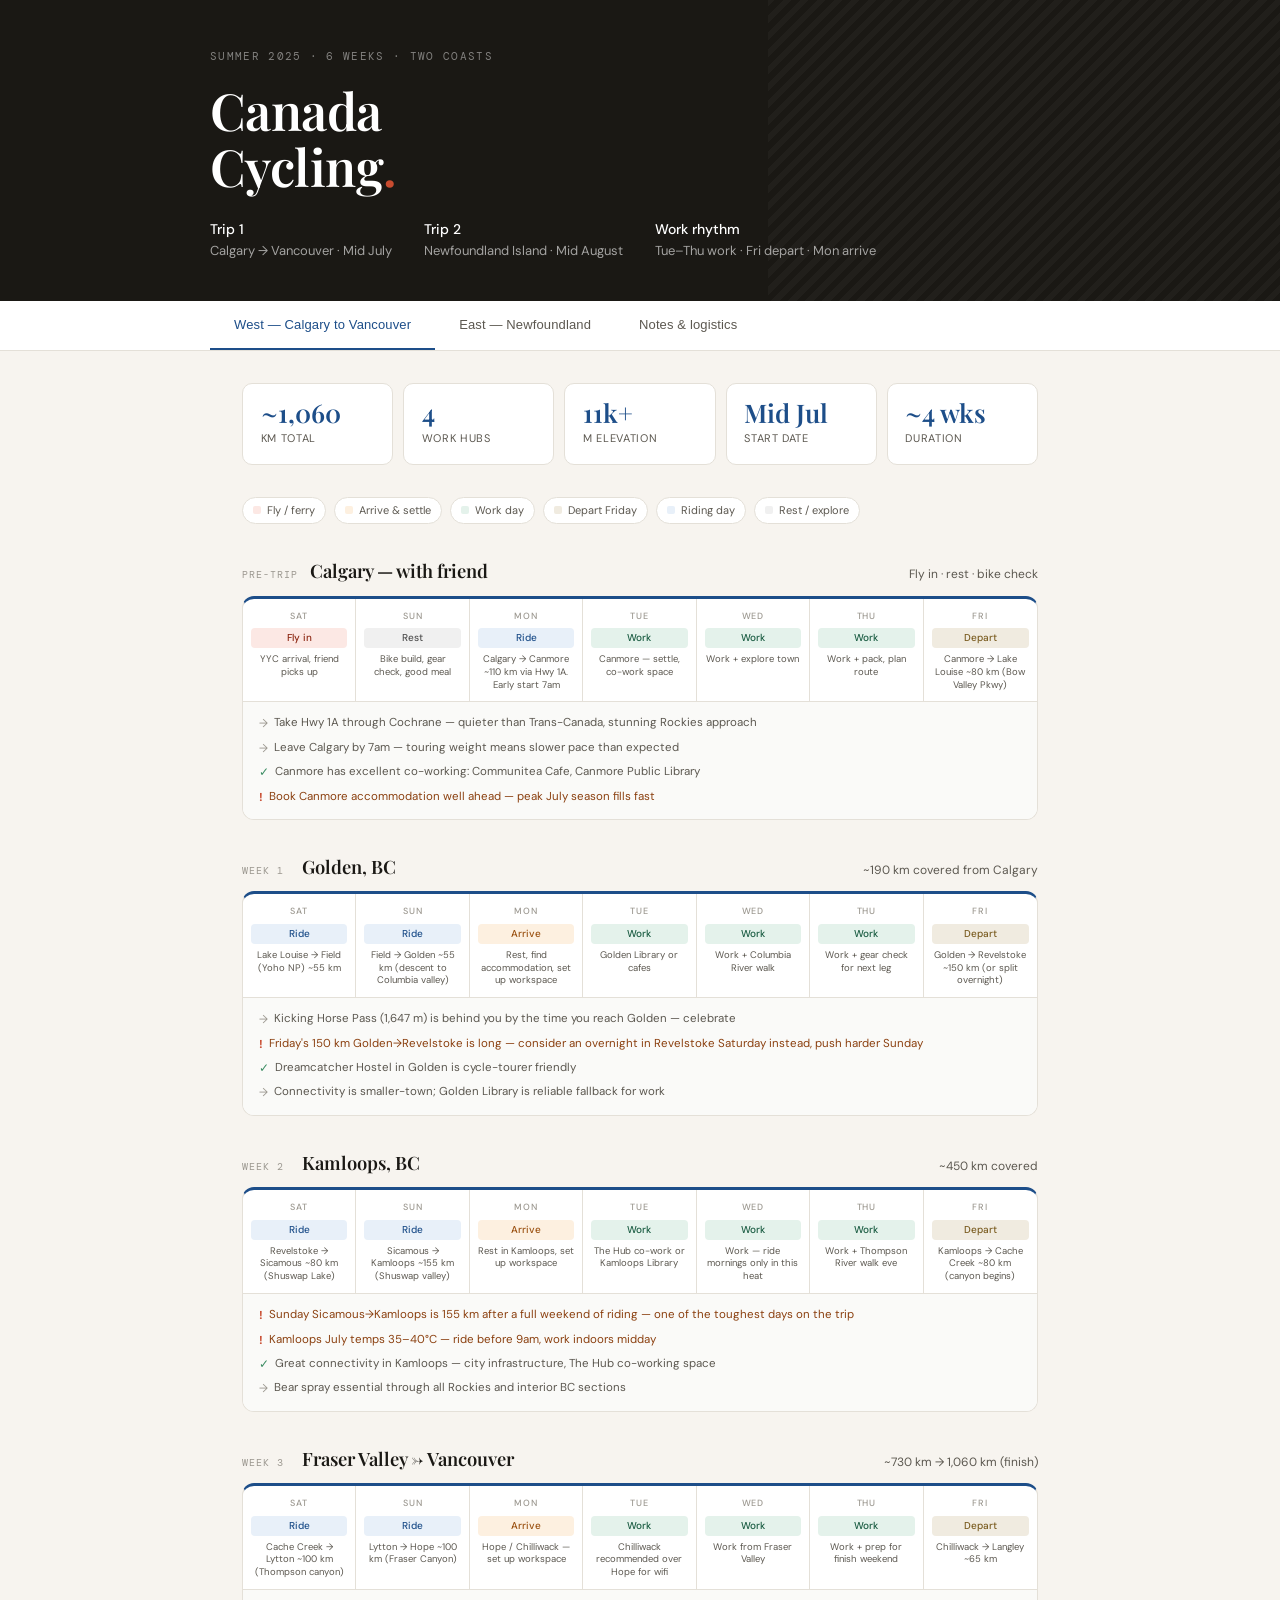
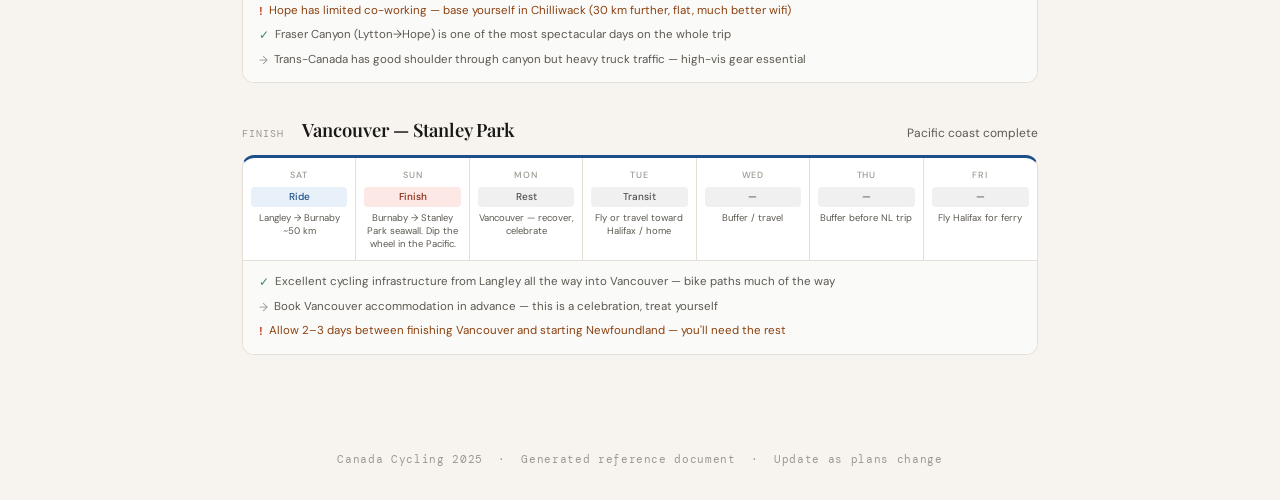
==== canada-cycling-2026.html @ 8fd214b2 "Add files via upload" ====
<!DOCTYPE html>
<html lang="en">
<head>
<meta charset="UTF-8">
<meta name="viewport" content="width=device-width, initial-scale=1.0">
<title>Canada Cycling — Summer 2025</title>
<link rel="preconnect" href="https://fonts.googleapis.com">
<link href="https://fonts.googleapis.com/css2?family=Playfair+Display:wght@400;600&family=DM+Sans:wght@300;400;500&family=DM+Mono:wght@400&display=swap" rel="stylesheet">
<style>
:root {
  --bg: #f7f4ef;
  --card: #ffffff;
  --ink: #1a1814;
  --ink2: #5c5850;
  --ink3: #9c9890;
  --rule: #e4e0d8;
  --west: #1d4e89;
  --west-l: #e8f0f9;
  --west-m: #4a7fb5;
  --east: #1a5c42;
  --east-l: #e4f2eb;
  --east-m: #3a8c62;
  --ride: #e8f0f9;
  --ride-t: #1d4e89;
  --work: #e4f2eb;
  --work-t: #1a5c42;
  --depart: #f0ebe0;
  --depart-t: #7a5c20;
  --arrive: #fdf0e0;
  --arrive-t: #9a5010;
  --rest: #f0f0f0;
  --rest-t: #505050;
  --accent: #c84b2f;
}
*, *::before, *::after { box-sizing: border-box; margin: 0; padding: 0; }

body {
  font-family: 'DM Sans', sans-serif;
  background: var(--bg);
  color: var(--ink);
  min-height: 100vh;
  font-size: 15px;
  line-height: 1.6;
}

header {
  background: var(--ink);
  color: #fff;
  padding: 3rem 2rem 2.5rem;
  position: relative;
  overflow: hidden;
}
header::before {
  content: '';
  position: absolute;
  top: 0; right: 0; bottom: 0;
  width: 40%;
  background: repeating-linear-gradient(
    -45deg,
    transparent,
    transparent 6px,
    rgba(255,255,255,0.03) 6px,
    rgba(255,255,255,0.03) 12px
  );
}
.header-inner { max-width: 860px; margin: 0 auto; position: relative; }
.header-eyebrow {
  font-family: 'DM Mono', monospace;
  font-size: 11px;
  letter-spacing: .12em;
  text-transform: uppercase;
  color: rgba(255,255,255,.45);
  margin-bottom: 1rem;
}
header h1 {
  font-family: 'Playfair Display', serif;
  font-size: clamp(2rem, 5vw, 3.2rem);
  font-weight: 600;
  line-height: 1.1;
  margin-bottom: 1rem;
  letter-spacing: -.01em;
}
header h1 span { color: var(--accent); }
.header-meta {
  display: flex;
  gap: 2rem;
  flex-wrap: wrap;
  margin-top: 1.5rem;
}
.meta-item { font-size: 13px; color: rgba(255,255,255,.6); }
.meta-item strong { color: #fff; font-weight: 500; display: block; font-size: 14px; }

nav {
  background: var(--card);
  border-bottom: 1px solid var(--rule);
  position: sticky;
  top: 0;
  z-index: 100;
}
.nav-inner {
  max-width: 860px;
  margin: 0 auto;
  display: flex;
  gap: 0;
}
.nav-tab {
  padding: 1rem 1.5rem;
  font-size: 13px;
  font-weight: 500;
  color: var(--ink2);
  cursor: pointer;
  border: none;
  background: none;
  border-bottom: 2.5px solid transparent;
  transition: color .2s, border-color .2s;
  letter-spacing: .01em;
}
.nav-tab:hover { color: var(--ink); }
.nav-tab.active-west { color: var(--west); border-bottom-color: var(--west); }
.nav-tab.active-east { color: var(--east); border-bottom-color: var(--east); }

main { max-width: 860px; margin: 0 auto; padding: 2rem; }

.panel { display: none; }
.panel.active { display: block; }

.trip-summary {
  display: grid;
  grid-template-columns: repeat(auto-fit, minmax(130px, 1fr));
  gap: 10px;
  margin-bottom: 2rem;
}
.stat-card {
  background: var(--card);
  border: 1px solid var(--rule);
  border-radius: 10px;
  padding: 1rem 1.1rem;
}
.stat-val {
  font-family: 'Playfair Display', serif;
  font-size: 1.6rem;
  font-weight: 600;
  line-height: 1;
  margin-bottom: 4px;
}
.stat-lbl { font-size: 11px; color: var(--ink2); text-transform: uppercase; letter-spacing: .06em; }
.west-val { color: var(--west); }
.east-val { color: var(--east); }

.legend {
  display: flex;
  flex-wrap: wrap;
  gap: 8px;
  margin-bottom: 2rem;
}
.leg-pill {
  display: flex;
  align-items: center;
  gap: 6px;
  font-size: 11px;
  color: var(--ink2);
  background: var(--card);
  border: 1px solid var(--rule);
  border-radius: 20px;
  padding: 4px 10px;
}
.leg-dot { width: 8px; height: 8px; border-radius: 2px; }

.week-block { margin-bottom: 2rem; }
.week-header {
  display: flex;
  align-items: baseline;
  gap: 12px;
  margin-bottom: 10px;
}
.week-num {
  font-family: 'DM Mono', monospace;
  font-size: 10px;
  letter-spacing: .1em;
  text-transform: uppercase;
  color: var(--ink3);
  min-width: 48px;
}
.week-title {
  font-family: 'Playfair Display', serif;
  font-size: 1.15rem;
  font-weight: 600;
  color: var(--ink);
}
.week-sub { font-size: 12px; color: var(--ink2); margin-left: auto; text-align: right; }

.week-card {
  background: var(--card);
  border: 1px solid var(--rule);
  border-radius: 12px;
  overflow: hidden;
}
.west .week-card { border-top: 3px solid var(--west); }
.east .week-card { border-top: 3px solid var(--east); }

.days-grid {
  display: grid;
  grid-template-columns: repeat(7, 1fr);
  border-bottom: 1px solid var(--rule);
}
.day-col {
  padding: 10px 8px;
  border-right: 1px solid var(--rule);
  text-align: center;
}
.day-col:last-child { border-right: none; }
.day-name {
  font-size: 9px;
  font-weight: 500;
  text-transform: uppercase;
  letter-spacing: .1em;
  color: var(--ink3);
  margin-bottom: 5px;
}
.day-pill {
  font-size: 10px;
  font-weight: 500;
  padding: 4px 4px;
  border-radius: 4px;
  margin-bottom: 5px;
  line-height: 1.2;
}
.day-note { font-size: 9.5px; color: var(--ink2); line-height: 1.35; }

.d-fly    { background: #fce8e4; color: #8b2510; }
.d-ride   { background: var(--ride); color: var(--ride-t); }
.d-work   { background: var(--work); color: var(--work-t); }
.d-depart { background: var(--depart); color: var(--depart-t); }
.d-arrive { background: var(--arrive); color: var(--arrive-t); }
.d-rest   { background: var(--rest); color: var(--rest-t); }
.d-finish { background: #fce8e4; color: #8b2510; }
.d-celebrate { background: #f5f0ff; color: #4a2d8c; }

.week-info {
  padding: 12px 16px;
  background: #fafaf8;
  display: flex;
  flex-direction: column;
  gap: 5px;
}
.info-row {
  font-size: 11.5px;
  color: var(--ink2);
  display: flex;
  align-items: flex-start;
  gap: 6px;
}
.info-row::before { content: '→'; color: var(--ink3); flex-shrink: 0; margin-top: 1px; }
.info-row.warn { color: #8b4010; }
.info-row.warn::before { content: '!'; font-weight: 700; color: var(--accent); }
.info-row.good::before { content: '✓'; color: var(--east-m); }

.divider {
  border: none;
  border-top: 1px solid var(--rule);
  margin: 2.5rem 0;
}

.notes-section { margin-top: 2rem; }
.notes-title {
  font-family: 'Playfair Display', serif;
  font-size: 1.1rem;
  margin-bottom: 1rem;
  color: var(--ink);
}
.notes-grid { display: grid; grid-template-columns: 1fr 1fr; gap: 12px; }
.note-card {
  background: var(--card);
  border: 1px solid var(--rule);
  border-radius: 10px;
  padding: 1rem 1.1rem;
}
.note-card h4 {
  font-size: 11px;
  font-weight: 500;
  text-transform: uppercase;
  letter-spacing: .08em;
  color: var(--ink3);
  margin-bottom: 8px;
}
.note-card ul { padding-left: 1rem; }
.note-card li { font-size: 12.5px; color: var(--ink2); margin-bottom: 4px; line-height: 1.4; }

footer {
  text-align: center;
  padding: 2rem;
  font-size: 11px;
  color: var(--ink3);
  font-family: 'DM Mono', monospace;
  letter-spacing: .06em;
}

@media (max-width: 600px) {
  main { padding: 1rem; }
  header { padding: 2rem 1rem 1.5rem; }
  .notes-grid { grid-template-columns: 1fr; }
  .week-sub { display: none; }
  .day-note { display: none; }
  .nav-tab { padding: .75rem .9rem; font-size: 12px; }
}
</style>
</head>
<body>

<header>
  <div class="header-inner">
    <div class="header-eyebrow">Summer 2025 · 6 weeks · Two coasts</div>
    <h1>Canada<br>Cycling<span>.</span></h1>
    <div class="header-meta">
      <div class="meta-item"><strong>Trip 1</strong>Calgary → Vancouver · Mid July</div>
      <div class="meta-item"><strong>Trip 2</strong>Newfoundland Island · Mid August</div>
      <div class="meta-item"><strong>Work rhythm</strong>Tue–Thu work · Fri depart · Mon arrive</div>
    </div>
  </div>
</header>

<nav>
  <div class="nav-inner">
    <button class="nav-tab active-west" onclick="showPanel('west',this,'active-west')">West — Calgary to Vancouver</button>
    <button class="nav-tab" onclick="showPanel('east',this,'active-east')">East — Newfoundland</button>
    <button class="nav-tab" onclick="showPanel('notes',this,'active-east')">Notes &amp; logistics</button>
  </div>
</nav>

<main>

<!-- ═══════════════════════════════ WEST ═══════════════════════════════ -->
<div id="west" class="panel west active">

  <div class="trip-summary">
    <div class="stat-card"><div class="stat-val west-val">~1,060</div><div class="stat-lbl">km total</div></div>
    <div class="stat-card"><div class="stat-val west-val">4</div><div class="stat-lbl">work hubs</div></div>
    <div class="stat-card"><div class="stat-val west-val">11k+</div><div class="stat-lbl">m elevation</div></div>
    <div class="stat-card"><div class="stat-val west-val">Mid Jul</div><div class="stat-lbl">start date</div></div>
    <div class="stat-card"><div class="stat-val west-val">~4 wks</div><div class="stat-lbl">duration</div></div>
  </div>

  <div class="legend">
    <div class="leg-pill"><div class="leg-dot" style="background:#fce8e4"></div>Fly / ferry</div>
    <div class="leg-pill"><div class="leg-dot" style="background:var(--arrive)"></div>Arrive &amp; settle</div>
    <div class="leg-pill"><div class="leg-dot" style="background:var(--work)"></div>Work day</div>
    <div class="leg-pill"><div class="leg-dot" style="background:var(--depart)"></div>Depart Friday</div>
    <div class="leg-pill"><div class="leg-dot" style="background:var(--ride)"></div>Riding day</div>
    <div class="leg-pill"><div class="leg-dot" style="background:var(--rest)"></div>Rest / explore</div>
  </div>

  <!-- PRE-WEEK: CALGARY -->
  <div class="week-block">
    <div class="week-header">
      <div class="week-num">Pre-trip</div>
      <div class="week-title">Calgary — with friend</div>
      <div class="week-sub">Fly in · rest · bike check</div>
    </div>
    <div class="week-card">
      <div class="days-grid">
        <div class="day-col"><div class="day-name">Sat</div><div class="day-pill d-fly">Fly in</div><div class="day-note">YYC arrival, friend picks up</div></div>
        <div class="day-col"><div class="day-name">Sun</div><div class="day-pill d-rest">Rest</div><div class="day-note">Bike build, gear check, good meal</div></div>
        <div class="day-col"><div class="day-name">Mon</div><div class="day-pill d-ride">Ride</div><div class="day-note">Calgary → Canmore ~110 km via Hwy 1A. Early start 7am</div></div>
        <div class="day-col"><div class="day-name">Tue</div><div class="day-pill d-work">Work</div><div class="day-note">Canmore — settle, co-work space</div></div>
        <div class="day-col"><div class="day-name">Wed</div><div class="day-pill d-work">Work</div><div class="day-note">Work + explore town</div></div>
        <div class="day-col"><div class="day-name">Thu</div><div class="day-pill d-work">Work</div><div class="day-note">Work + pack, plan route</div></div>
        <div class="day-col"><div class="day-name">Fri</div><div class="day-pill d-depart">Depart</div><div class="day-note">Canmore → Lake Louise ~80 km (Bow Valley Pkwy)</div></div>
      </div>
      <div class="week-info">
        <div class="info-row">Take Hwy 1A through Cochrane — quieter than Trans-Canada, stunning Rockies approach</div>
        <div class="info-row">Leave Calgary by 7am — touring weight means slower pace than expected</div>
        <div class="info-row good">Canmore has excellent co-working: Communitea Cafe, Canmore Public Library</div>
        <div class="info-row warn">Book Canmore accommodation well ahead — peak July season fills fast</div>
      </div>
    </div>
  </div>

  <!-- WEEK 1: GOLDEN -->
  <div class="week-block">
    <div class="week-header">
      <div class="week-num">Week 1</div>
      <div class="week-title">Golden, BC</div>
      <div class="week-sub">~190 km covered from Calgary</div>
    </div>
    <div class="week-card">
      <div class="days-grid">
        <div class="day-col"><div class="day-name">Sat</div><div class="day-pill d-ride">Ride</div><div class="day-note">Lake Louise → Field (Yoho NP) ~55 km</div></div>
        <div class="day-col"><div class="day-name">Sun</div><div class="day-pill d-ride">Ride</div><div class="day-note">Field → Golden ~55 km (descent to Columbia valley)</div></div>
        <div class="day-col"><div class="day-name">Mon</div><div class="day-pill d-arrive">Arrive</div><div class="day-note">Rest, find accommodation, set up workspace</div></div>
        <div class="day-col"><div class="day-name">Tue</div><div class="day-pill d-work">Work</div><div class="day-note">Golden Library or cafes</div></div>
        <div class="day-col"><div class="day-name">Wed</div><div class="day-pill d-work">Work</div><div class="day-note">Work + Columbia River walk</div></div>
        <div class="day-col"><div class="day-name">Thu</div><div class="day-pill d-work">Work</div><div class="day-note">Work + gear check for next leg</div></div>
        <div class="day-col"><div class="day-name">Fri</div><div class="day-pill d-depart">Depart</div><div class="day-note">Golden → Revelstoke ~150 km (or split overnight)</div></div>
      </div>
      <div class="week-info">
        <div class="info-row">Kicking Horse Pass (1,647 m) is behind you by the time you reach Golden — celebrate</div>
        <div class="info-row warn">Friday's 150 km Golden→Revelstoke is long — consider an overnight in Revelstoke Saturday instead, push harder Sunday</div>
        <div class="info-row good">Dreamcatcher Hostel in Golden is cycle-tourer friendly</div>
        <div class="info-row">Connectivity is smaller-town; Golden Library is reliable fallback for work</div>
      </div>
    </div>
  </div>

  <!-- WEEK 2: KAMLOOPS -->
  <div class="week-block">
    <div class="week-header">
      <div class="week-num">Week 2</div>
      <div class="week-title">Kamloops, BC</div>
      <div class="week-sub">~450 km covered</div>
    </div>
    <div class="week-card">
      <div class="days-grid">
        <div class="day-col"><div class="day-name">Sat</div><div class="day-pill d-ride">Ride</div><div class="day-note">Revelstoke → Sicamous ~80 km (Shuswap Lake)</div></div>
        <div class="day-col"><div class="day-name">Sun</div><div class="day-pill d-ride">Ride</div><div class="day-note">Sicamous → Kamloops ~155 km (Shuswap valley)</div></div>
        <div class="day-col"><div class="day-name">Mon</div><div class="day-pill d-arrive">Arrive</div><div class="day-note">Rest in Kamloops, set up workspace</div></div>
        <div class="day-col"><div class="day-name">Tue</div><div class="day-pill d-work">Work</div><div class="day-note">The Hub co-work or Kamloops Library</div></div>
        <div class="day-col"><div class="day-name">Wed</div><div class="day-pill d-work">Work</div><div class="day-note">Work — ride mornings only in this heat</div></div>
        <div class="day-col"><div class="day-name">Thu</div><div class="day-pill d-work">Work</div><div class="day-note">Work + Thompson River walk eve</div></div>
        <div class="day-col"><div class="day-name">Fri</div><div class="day-pill d-depart">Depart</div><div class="day-note">Kamloops → Cache Creek ~80 km (canyon begins)</div></div>
      </div>
      <div class="week-info">
        <div class="info-row warn">Sunday Sicamous→Kamloops is 155 km after a full weekend of riding — one of the toughest days on the trip</div>
        <div class="info-row warn">Kamloops July temps 35–40°C — ride before 9am, work indoors midday</div>
        <div class="info-row good">Great connectivity in Kamloops — city infrastructure, The Hub co-working space</div>
        <div class="info-row">Bear spray essential through all Rockies and interior BC sections</div>
      </div>
    </div>
  </div>

  <!-- WEEK 3: FRASER VALLEY / FINISH -->
  <div class="week-block">
    <div class="week-header">
      <div class="week-num">Week 3</div>
      <div class="week-title">Fraser Valley → Vancouver</div>
      <div class="week-sub">~730 km → 1,060 km (finish)</div>
    </div>
    <div class="week-card">
      <div class="days-grid">
        <div class="day-col"><div class="day-name">Sat</div><div class="day-pill d-ride">Ride</div><div class="day-note">Cache Creek → Lytton ~100 km (Thompson canyon)</div></div>
        <div class="day-col"><div class="day-name">Sun</div><div class="day-pill d-ride">Ride</div><div class="day-note">Lytton → Hope ~100 km (Fraser Canyon)</div></div>
        <div class="day-col"><div class="day-name">Mon</div><div class="day-pill d-arrive">Arrive</div><div class="day-note">Hope / Chilliwack — set up workspace</div></div>
        <div class="day-col"><div class="day-name">Tue</div><div class="day-pill d-work">Work</div><div class="day-note">Chilliwack recommended over Hope for wifi</div></div>
        <div class="day-col"><div class="day-name">Wed</div><div class="day-pill d-work">Work</div><div class="day-note">Work from Fraser Valley</div></div>
        <div class="day-col"><div class="day-name">Thu</div><div class="day-pill d-work">Work</div><div class="day-note">Work + prep for finish weekend</div></div>
        <div class="day-col"><div class="day-name">Fri</div><div class="day-pill d-depart">Depart</div><div class="day-note">Chilliwack → Langley ~65 km</div></div>
      </div>
      <div class="week-info">
        <div class="info-row warn">Hope has limited co-working — base yourself in Chilliwack (30 km further, flat, much better wifi)</div>
        <div class="info-row good">Fraser Canyon (Lytton→Hope) is one of the most spectacular days on the whole trip</div>
        <div class="info-row">Trans-Canada has good shoulder through canyon but heavy truck traffic — high-vis gear essential</div>
      </div>
    </div>
  </div>

  <!-- FINISH WEEKEND -->
  <div class="week-block">
    <div class="week-header">
      <div class="week-num">Finish</div>
      <div class="week-title">Vancouver — Stanley Park</div>
      <div class="week-sub">Pacific coast complete</div>
    </div>
    <div class="week-card">
      <div class="days-grid">
        <div class="day-col"><div class="day-name">Sat</div><div class="day-pill d-ride">Ride</div><div class="day-note">Langley → Burnaby ~50 km</div></div>
        <div class="day-col"><div class="day-name">Sun</div><div class="day-pill d-finish">Finish</div><div class="day-note">Burnaby → Stanley Park seawall. Dip the wheel in the Pacific.</div></div>
        <div class="day-col"><div class="day-name">Mon</div><div class="day-pill d-rest">Rest</div><div class="day-note">Vancouver — recover, celebrate</div></div>
        <div class="day-col"><div class="day-name">Tue</div><div class="day-pill d-rest">Transit</div><div class="day-note">Fly or travel toward Halifax / home</div></div>
        <div class="day-col"><div class="day-name">Wed</div><div class="day-pill d-rest">—</div><div class="day-note">Buffer / travel</div></div>
        <div class="day-col"><div class="day-name">Thu</div><div class="day-pill d-rest">—</div><div class="day-note">Buffer before NL trip</div></div>
        <div class="day-col"><div class="day-name">Fri</div><div class="day-pill d-rest">—</div><div class="day-note">Fly Halifax for ferry</div></div>
      </div>
      <div class="week-info">
        <div class="info-row good">Excellent cycling infrastructure from Langley all the way into Vancouver — bike paths much of the way</div>
        <div class="info-row">Book Vancouver accommodation in advance — this is a celebration, treat yourself</div>
        <div class="info-row warn">Allow 2–3 days between finishing Vancouver and starting Newfoundland — you'll need the rest</div>
      </div>
    </div>
  </div>

</div>


<!-- ═══════════════════════════════ EAST ═══════════════════════════════ -->
<div id="east" class="panel east">

  <div class="trip-summary">
    <div class="stat-card"><div class="stat-val east-val">~1,095</div><div class="stat-lbl">km total</div></div>
    <div class="stat-card"><div class="stat-val east-val">3</div><div class="stat-lbl">work hubs</div></div>
    <div class="stat-card"><div class="stat-val east-val">East → West</div><div class="stat-lbl">direction</div></div>
    <div class="stat-card"><div class="stat-val east-val">Mid Aug</div><div class="stat-lbl">start date</div></div>
    <div class="stat-card"><div class="stat-val east-val">~3 wks</div><div class="stat-lbl">duration</div></div>
  </div>

  <div class="legend">
    <div class="leg-pill"><div class="leg-dot" style="background:#fce8e4"></div>Fly / ferry</div>
    <div class="leg-pill"><div class="leg-dot" style="background:var(--arrive)"></div>Arrive &amp; settle</div>
    <div class="leg-pill"><div class="leg-dot" style="background:var(--work)"></div>Work day</div>
    <div class="leg-pill"><div class="leg-dot" style="background:var(--depart)"></div>Depart Friday</div>
    <div class="leg-pill"><div class="leg-dot" style="background:var(--ride)"></div>Riding day</div>
    <div class="leg-pill"><div class="leg-dot" style="background:var(--rest)"></div>Rest / explore</div>
  </div>

  <!-- ARRIVAL -->
  <div class="week-block">
    <div class="week-header">
      <div class="week-num">Arrive</div>
      <div class="week-title">St. John's, NL — fly in</div>
      <div class="week-sub">YYZ → YYT direct · no ferry needed</div>
    </div>
    <div class="week-card">
      <div class="days-grid">
        <div class="day-col"><div class="day-name">Sat</div><div class="day-pill d-fly">Fly in</div><div class="day-note">YYZ → YYT direct. Air Canada or WestJet. ~3.5 hrs.</div></div>
        <div class="day-col"><div class="day-name">Sun</div><div class="day-pill d-rest">Explore</div><div class="day-note">Cape Spear — easternmost point of North America. Signal Hill. Screech-In.</div></div>
        <div class="day-col"><div class="day-name">Mon</div><div class="day-pill d-arrive">Settle</div><div class="day-note">Set up workspace. St. John's is your first work hub.</div></div>
        <div class="day-col"><div class="day-name">Tue</div><div class="day-pill d-work">Work</div><div class="day-note">George Street cafes or co-work — excellent connectivity</div></div>
        <div class="day-col"><div class="day-name">Wed</div><div class="day-pill d-work">Work</div><div class="day-note">Work + explore The Rooms, Jellybean Row</div></div>
        <div class="day-col"><div class="day-name">Thu</div><div class="day-pill d-work">Work</div><div class="day-note">Work + pack, plan first riding days</div></div>
        <div class="day-col"><div class="day-name">Fri</div><div class="day-pill d-depart">Depart</div><div class="day-note">St. John's → Whitbourne ~80 km (easy first afternoon)</div></div>
      </div>
      <div class="week-info">
        <div class="info-row good">St. John's has the best connectivity of the whole NL leg — settle in properly before heading west</div>
        <div class="info-row good">Cape Spear on Sunday sets the scene perfectly — you start at the most easterly point, ride to the most westerly ferry</div>
        <div class="info-row">George Street area has good cafes; St. John's Public Library is a reliable work fallback</div>
        <div class="info-row warn">Moose hazard begins immediately outside the city — ride alert, use lights at dawn/dusk</div>
      </div>
    </div>
  </div>

  <!-- WEEK 1: GANDER -->
  <div class="week-block">
    <div class="week-header">
      <div class="week-num">Week 1</div>
      <div class="week-title">Grand Falls-Windsor, NL</div>
      <div class="week-sub">~345 km covered · Central Newfoundland</div>
    </div>
    <div class="week-card">
      <div class="days-grid">
        <div class="day-col"><div class="day-name">Sat</div><div class="day-pill d-ride">Ride</div><div class="day-note">Whitbourne → Clarenville ~110 km (Terra Nova approach)</div></div>
        <div class="day-col"><div class="day-name">Sun</div><div class="day-pill d-ride">Ride</div><div class="day-note">Clarenville → Gander ~155 km (long but flat TCH)</div></div>
        <div class="day-col"><div class="day-name">Mon</div><div class="day-pill d-arrive">Arrive</div><div class="day-note">Gander → Grand Falls-Windsor ~100 km. Arrive, set up.</div></div>
        <div class="day-col"><div class="day-name">Tue</div><div class="day-pill d-work">Work</div><div class="day-note">Grand Falls Library — solid connectivity</div></div>
        <div class="day-col"><div class="day-name">Wed</div><div class="day-pill d-work">Work</div><div class="day-note">Work + Exploits River walk</div></div>
        <div class="day-col"><div class="day-name">Thu</div><div class="day-pill d-work">Work</div><div class="day-note">Work + pack for western push</div></div>
        <div class="day-col"><div class="day-name">Fri</div><div class="day-pill d-depart">Depart</div><div class="day-note">Grand Falls → Badger ~80 km (short Friday, saving legs)</div></div>
      </div>
      <div class="week-info">
        <div class="info-row warn">Sunday Clarenville→Gander is 155 km — long after Saturday's 110 km. Start early, carry food.</div>
        <div class="info-row warn">Monday is another 100 km arrive-day ride — three big days in a row. Pace yourself Sat/Sun.</div>
        <div class="info-row good">Grand Falls-Windsor Library has reliable internet — best central NL work spot</div>
        <div class="info-row">Gander is worth a stop — remarkable WWII aviation history, and the town that took in 9/11 diverted flights</div>
      </div>
    </div>
  </div>

  <!-- WEEK 2: CORNER BROOK / GROS MORNE -->
  <div class="week-block">
    <div class="week-header">
      <div class="week-num">Week 2</div>
      <div class="week-title">Corner Brook, NL</div>
      <div class="week-sub">~725 km covered · Gros Morne detour</div>
    </div>
    <div class="week-card">
      <div class="days-grid">
        <div class="day-col"><div class="day-name">Sat</div><div class="day-pill d-ride">Ride</div><div class="day-note">Badger → Deer Lake ~125 km (boreal interior)</div></div>
        <div class="day-col"><div class="day-name">Sun</div><div class="day-pill d-ride">Ride</div><div class="day-note">Deer Lake → Rocky Harbour (Gros Morne) ~75 km. Leave panniers at Deer Lake.</div></div>
        <div class="day-col"><div class="day-name">Mon</div><div class="day-pill d-arrive">Arrive</div><div class="day-note">Rocky Harbour → Corner Brook ~90 km. Best wifi in western NL.</div></div>
        <div class="day-col"><div class="day-name">Tue</div><div class="day-pill d-work">Work</div><div class="day-note">Corner Brook — Glynmill Inn area cafes</div></div>
        <div class="day-col"><div class="day-name">Wed</div><div class="day-pill d-work">Work</div><div class="day-note">Work + explore Corner Brook</div></div>
        <div class="day-col"><div class="day-name">Thu</div><div class="day-pill d-work">Work</div><div class="day-note">Work + gear check for final push</div></div>
        <div class="day-col"><div class="day-name">Fri</div><div class="day-pill d-depart">Depart</div><div class="day-note">Corner Brook → Stephenville ~100 km</div></div>
      </div>
      <div class="week-info">
        <div class="info-row good">Gros Morne Sunday — leave panniers in Deer Lake, ride light. The Tablelands are unmissable.</div>
        <div class="info-row good">Corner Brook is the best work hub in western NL — proper city infrastructure</div>
        <div class="info-row warn">Wreckhouse area ahead — notorious for extreme crosswinds. Check forecast before final push.</div>
        <div class="info-row">Interior NL services are sparse — always carry 2+ days of food between Grand Falls and Deer Lake</div>
      </div>
    </div>
  </div>

  <!-- WEEK 3: FERRY FINISH -->
  <div class="week-block">
    <div class="week-header">
      <div class="week-num">Finish</div>
      <div class="week-title">Port aux Basques → ferry home</div>
      <div class="week-sub">~1,095 km · Island crossed</div>
    </div>
    <div class="week-card">
      <div class="days-grid">
        <div class="day-col"><div class="day-name">Sat</div><div class="day-pill d-ride">Ride</div><div class="day-note">Stephenville → Port aux Basques ~180 km. The final push.</div></div>
        <div class="day-col"><div class="day-name">Sun</div><div class="day-pill d-fly">Ferry</div><div class="day-note">Board evening ferry Port aux Basques → North Sydney NS. Overnight crossing ~7 hrs.</div></div>
        <div class="day-col"><div class="day-name">Mon</div><div class="day-pill d-fly">Fly home</div><div class="day-note">Arrive North Sydney ~6am. Transfer to Sydney (YQY) ~25 km. Fly YQY → YYZ.</div></div>
        <div class="day-col"><div class="day-name">—</div><div class="day-pill d-rest">Done</div><div class="day-note">Home. You've crossed Newfoundland by bike.</div></div>
        <div class="day-col"><div class="day-name">—</div><div class="day-pill d-rest">—</div><div class="day-note"></div></div>
        <div class="day-col"><div class="day-name">—</div><div class="day-pill d-rest">—</div><div class="day-note"></div></div>
        <div class="day-col"><div class="day-name">—</div><div class="day-pill d-rest">—</div><div class="day-note"></div></div>
      </div>
      <div class="week-info">
        <div class="info-row warn">Sat is 180 km — your longest single day. Start at first light. This is the island's last throw at you.</div>
        <div class="info-row good">Overnight ferry means you sleep on the boat — book a cabin. Arrive rested, fly home Monday.</div>
        <div class="info-row good">Sydney YQY has direct flights to Toronto — check Air Canada. Halifax YHZ (3 hrs drive) has more options if needed.</div>
        <div class="info-row">Marine Atlantic westbound (Port aux Basques → NS) in late August is far easier to book than eastbound</div>
      </div>
    </div>
  </div>

</div>


<!-- ═══════════════════════════════ NOTES ═══════════════════════════════ -->
<div id="notes" class="panel">

  <div class="notes-title" style="font-family:'Playfair Display',serif;font-size:1.4rem;margin-bottom:1.5rem">Logistics &amp; notes</div>

  <div class="notes-grid">
    <div class="note-card">
      <h4>Book immediately</h4>
      <ul>
        <li>Marine Atlantic ferry (Port aux Basques → North Sydney) westbound — late Aug easier than eastbound but still book early. Book a cabin for the overnight crossing.</li>
        <li>Canmore accommodation (peak July season)</li>
        <li>Flights: YYC mid-July · YYT mid-August · YQY or YHZ → YYZ home Monday after ferry</li>
      </ul>
    </div>
    <div class="note-card">
      <h4>Gear essentials</h4>
      <ul>
        <li>Bear spray — checked luggage only when flying. Buy in Calgary.</li>
        <li>High-visibility vest — Trans-Canada truck traffic</li>
        <li>Rain gear always accessible — NL fog rolls in fast</li>
        <li>Lights front and rear — moose at dawn/dusk in NL</li>
      </ul>
    </div>
    <div class="note-card">
      <h4>West coast alerts</h4>
      <ul>
        <li>Rogers Pass tunnel: call ahead, cyclists require escort</li>
        <li>Kamloops heat: 35–40°C in July — ride before 9am</li>
        <li>Hope wifi is poor — base at Chilliwack instead (30 km further)</li>
        <li>Hwy 1A (vs Trans-Canada) for Calgary → Canmore — much nicer</li>
      </ul>
    </div>
    <div class="note-card">
      <h4>Newfoundland alerts</h4>
      <ul>
        <li>Moose are a genuine hazard everywhere outside St. John's — dawn and dusk especially</li>
        <li>Wreckhouse (near Port aux Basques on final day) — extreme crosswinds, check forecast before Sat ride</li>
        <li>Interior NL: services 80+ km apart — always carry extra food/water</li>
        <li>Deer Lake is a weekend stop only now — Corner Brook and Grand Falls are the work hubs</li>
      </ul>
    </div>
    <div class="note-card">
      <h4>Work hub quick ref</h4>
      <ul>
        <li>Canmore: Communitea Cafe, Public Library ✓✓</li>
        <li>Golden: Library (reliable fallback) ✓</li>
        <li>Kamloops: The Hub co-work, Library ✓✓</li>
        <li>Chilliwack: Good city connectivity ✓✓</li>
        <li>St. John's: George Street cafes, Public Library ✓✓</li>
        <li>Grand Falls-Windsor: Library ✓</li>
        <li>Corner Brook: Glynmill Inn area cafes ✓✓</li>
        <li>Grand Falls-Windsor: Library ✓</li>
        <li>St. John's: George Street cafes ✓✓</li>
      </ul>
    </div>
    <div class="note-card">
      <h4>Key distances</h4>
      <ul>
        <li>Calgary → Canmore: ~110 km (Hwy 1A)</li>
        <li>Canmore → Lake Louise: ~80 km</li>
        <li>Lake Louise → Golden: ~110 km</li>
        <li>Golden → Revelstoke: ~150 km</li>
        <li>Sicamous → Kamloops: ~155 km ⚠</li>
        <li>Clarenville → St. John's: ~190 km ⚠</li>
      </ul>
    </div>
  </div>

  <div style="margin-top:1.5rem;padding:1.2rem 1.4rem;background:var(--card);border:1px solid var(--rule);border-radius:12px;border-left:3px solid var(--accent)">
    <div style="font-size:11px;font-weight:500;text-transform:uppercase;letter-spacing:.08em;color:var(--ink3);margin-bottom:8px">Work rhythm reminder</div>
    <div style="font-size:13px;color:var(--ink2);line-height:1.7">
      <strong style="color:var(--ink)">Mon</strong> — arrive at hub, find accommodation, set up workspace, rest &nbsp;·&nbsp;
      <strong style="color:var(--ink)">Tue–Thu</strong> — full work days &nbsp;·&nbsp;
      <strong style="color:var(--ink)">Fri</strong> — depart after work, shorter ride day &nbsp;·&nbsp;
      <strong style="color:var(--ink)">Sat–Sun</strong> — full riding days, arrive next hub area
    </div>
  </div>
</div>

</main>

<footer>
  Canada Cycling 2025 &nbsp;·&nbsp; Generated reference document &nbsp;·&nbsp; Update as plans change
</footer>

<script>
function showPanel(id, btn, activeClass) {
  document.querySelectorAll('.panel').forEach(p => p.classList.remove('active'));
  document.querySelectorAll('.nav-tab').forEach(t => t.classList.remove('active-west','active-east'));
  document.getElementById(id).classList.add('active');
  btn.classList.add(activeClass);
}
</script>
</body>
</html>
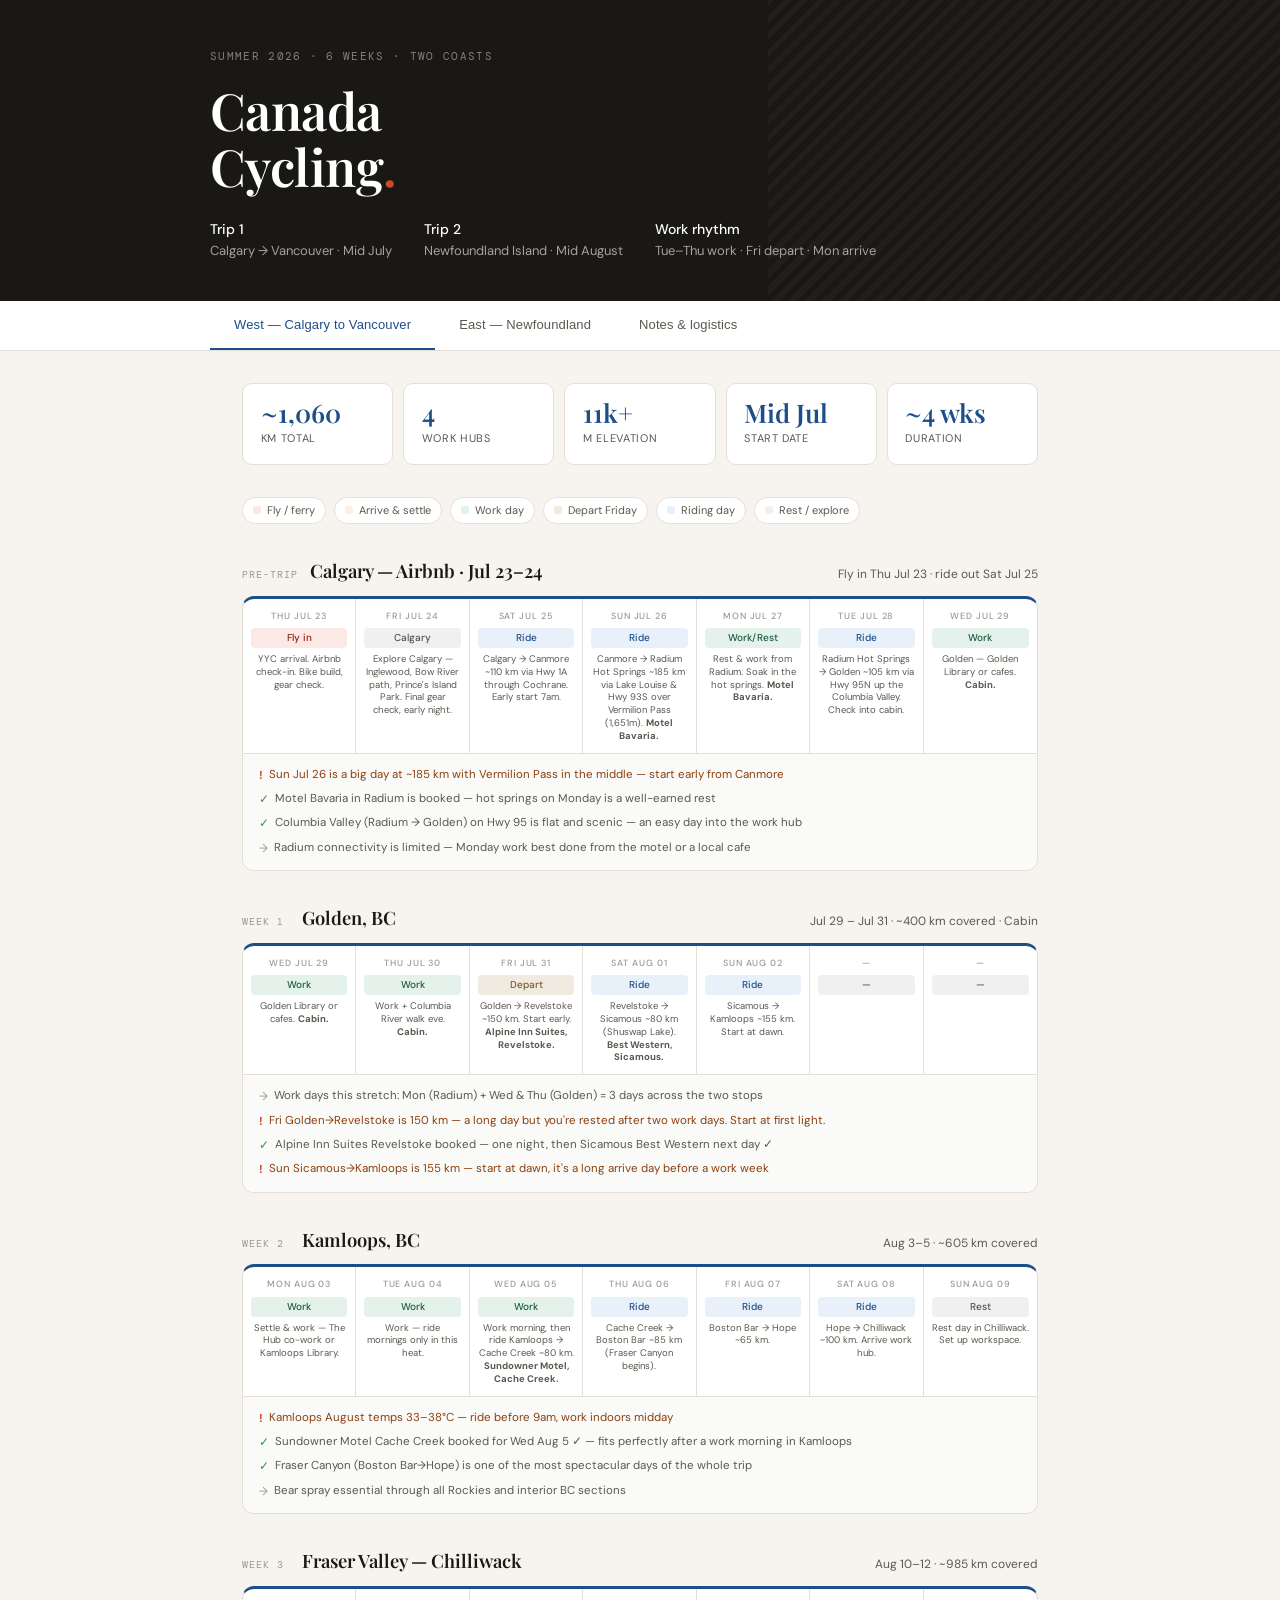
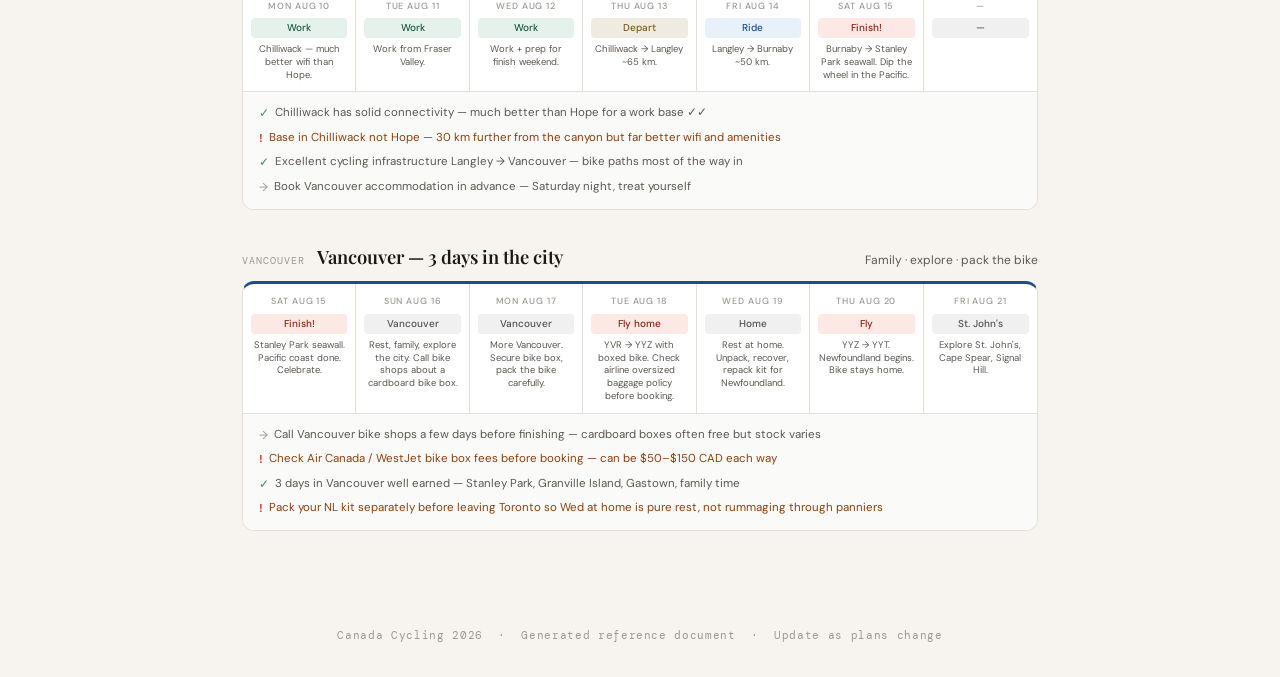
==== commit 51bf691d: "Update canada-cycling-2026.html" ====
--- a/canada-cycling-2026.html
+++ b/canada-cycling-2026.html
@@ -3,7 +3,7 @@
 <head>
 <meta charset="UTF-8">
 <meta name="viewport" content="width=device-width, initial-scale=1.0">
-<title>Canada Cycling — Summer 2025</title>
+<title>Canada Cycling — Summer 2026</title>
 <link rel="preconnect" href="https://fonts.googleapis.com">
 <link href="https://fonts.googleapis.com/css2?family=Playfair+Display:wght@400;600&family=DM+Sans:wght@300;400;500&family=DM+Mono:wght@400&display=swap" rel="stylesheet">
 <style>
@@ -309,7 +309,7 @@
 
 <header>
   <div class="header-inner">
-    <div class="header-eyebrow">Summer 2025 · 6 weeks · Two coasts</div>
+    <div class="header-eyebrow">Summer 2026 · 6 weeks · Two coasts</div>
     <h1>Canada<br>Cycling<span>.</span></h1>
     <div class="header-meta">
       <div class="meta-item"><strong>Trip 1</strong>Calgary → Vancouver · Mid July</div>
@@ -349,28 +349,28 @@
     <div class="leg-pill"><div class="leg-dot" style="background:var(--rest)"></div>Rest / explore</div>
   </div>
 
-  <!-- PRE-WEEK: CALGARY -->
+  <!-- PRE-TRIP: CALGARY -->
   <div class="week-block">
     <div class="week-header">
       <div class="week-num">Pre-trip</div>
-      <div class="week-title">Calgary — with friend</div>
-      <div class="week-sub">Fly in · rest · bike check</div>
-    </div>
-    <div class="week-card">
-      <div class="days-grid">
-        <div class="day-col"><div class="day-name">Sat</div><div class="day-pill d-fly">Fly in</div><div class="day-note">YYC arrival, friend picks up</div></div>
-        <div class="day-col"><div class="day-name">Sun</div><div class="day-pill d-rest">Rest</div><div class="day-note">Bike build, gear check, good meal</div></div>
-        <div class="day-col"><div class="day-name">Mon</div><div class="day-pill d-ride">Ride</div><div class="day-note">Calgary → Canmore ~110 km via Hwy 1A. Early start 7am</div></div>
-        <div class="day-col"><div class="day-name">Tue</div><div class="day-pill d-work">Work</div><div class="day-note">Canmore — settle, co-work space</div></div>
-        <div class="day-col"><div class="day-name">Wed</div><div class="day-pill d-work">Work</div><div class="day-note">Work + explore town</div></div>
-        <div class="day-col"><div class="day-name">Thu</div><div class="day-pill d-work">Work</div><div class="day-note">Work + pack, plan route</div></div>
-        <div class="day-col"><div class="day-name">Fri</div><div class="day-pill d-depart">Depart</div><div class="day-note">Canmore → Lake Louise ~80 km (Bow Valley Pkwy)</div></div>
-      </div>
-      <div class="week-info">
-        <div class="info-row">Take Hwy 1A through Cochrane — quieter than Trans-Canada, stunning Rockies approach</div>
-        <div class="info-row">Leave Calgary by 7am — touring weight means slower pace than expected</div>
-        <div class="info-row good">Canmore has excellent co-working: Communitea Cafe, Canmore Public Library</div>
-        <div class="info-row warn">Book Canmore accommodation well ahead — peak July season fills fast</div>
+      <div class="week-title">Calgary &mdash; Airbnb &middot; Jul 23&ndash;24</div>
+      <div class="week-sub">Fly in Thu Jul 23 &middot; ride out Sat Jul 25</div>
+    </div>
+    <div class="week-card">
+      <div class="days-grid">
+        <div class="day-col"><div class="day-name">Thu Jul 23</div><div class="day-pill d-fly">Fly in</div><div class="day-note">YYC arrival. Airbnb check-in. Bike build, gear check.</div></div>
+        <div class="day-col"><div class="day-name">Fri Jul 24</div><div class="day-pill d-rest">Calgary</div><div class="day-note">Explore Calgary &mdash; Inglewood, Bow River path, Prince&apos;s Island Park. Final gear check, early night.</div></div>
+        <div class="day-col"><div class="day-name">Sat Jul 25</div><div class="day-pill d-ride">Ride</div><div class="day-note">Calgary &rarr; Canmore ~110 km via Hwy 1A through Cochrane. Early start 7am.</div></div>
+        <div class="day-col"><div class="day-name">Sun Jul 26</div><div class="day-pill d-ride">Ride</div><div class="day-note">Canmore &rarr; Radium Hot Springs ~185 km via Lake Louise &amp; Hwy 93S over Vermilion Pass (1,651m). <strong>Motel Bavaria.</strong></div></div>
+        <div class="day-col"><div class="day-name">Mon Jul 27</div><div class="day-pill d-work">Work/Rest</div><div class="day-note">Rest &amp; work from Radium. Soak in the hot springs. <strong>Motel Bavaria.</strong></div></div>
+        <div class="day-col"><div class="day-name">Tue Jul 28</div><div class="day-pill d-ride">Ride</div><div class="day-note">Radium Hot Springs &rarr; Golden ~105 km via Hwy 95N up the Columbia Valley. Check into cabin.</div></div>
+        <div class="day-col"><div class="day-name">Wed Jul 29</div><div class="day-pill d-work">Work</div><div class="day-note">Golden &mdash; Golden Library or cafes. <strong>Cabin.</strong></div></div>
+      </div>
+      <div class="week-info">
+        <div class="info-row warn">Sun Jul 26 is a big day at ~185 km with Vermilion Pass in the middle &mdash; start early from Canmore</div>
+        <div class="info-row good">Motel Bavaria in Radium is booked &mdash; hot springs on Monday is a well-earned rest</div>
+        <div class="info-row good">Columbia Valley (Radium &rarr; Golden) on Hwy 95 is flat and scenic &mdash; an easy day into the work hub</div>
+        <div class="info-row">Radium connectivity is limited &mdash; Monday work best done from the motel or a local cafe</div>
       </div>
     </div>
   </div>
@@ -380,23 +380,23 @@
     <div class="week-header">
       <div class="week-num">Week 1</div>
       <div class="week-title">Golden, BC</div>
-      <div class="week-sub">~190 km covered from Calgary</div>
-    </div>
-    <div class="week-card">
-      <div class="days-grid">
-        <div class="day-col"><div class="day-name">Sat</div><div class="day-pill d-ride">Ride</div><div class="day-note">Lake Louise → Field (Yoho NP) ~55 km</div></div>
-        <div class="day-col"><div class="day-name">Sun</div><div class="day-pill d-ride">Ride</div><div class="day-note">Field → Golden ~55 km (descent to Columbia valley)</div></div>
-        <div class="day-col"><div class="day-name">Mon</div><div class="day-pill d-arrive">Arrive</div><div class="day-note">Rest, find accommodation, set up workspace</div></div>
-        <div class="day-col"><div class="day-name">Tue</div><div class="day-pill d-work">Work</div><div class="day-note">Golden Library or cafes</div></div>
-        <div class="day-col"><div class="day-name">Wed</div><div class="day-pill d-work">Work</div><div class="day-note">Work + Columbia River walk</div></div>
-        <div class="day-col"><div class="day-name">Thu</div><div class="day-pill d-work">Work</div><div class="day-note">Work + gear check for next leg</div></div>
-        <div class="day-col"><div class="day-name">Fri</div><div class="day-pill d-depart">Depart</div><div class="day-note">Golden → Revelstoke ~150 km (or split overnight)</div></div>
-      </div>
-      <div class="week-info">
-        <div class="info-row">Kicking Horse Pass (1,647 m) is behind you by the time you reach Golden — celebrate</div>
-        <div class="info-row warn">Friday's 150 km Golden→Revelstoke is long — consider an overnight in Revelstoke Saturday instead, push harder Sunday</div>
-        <div class="info-row good">Dreamcatcher Hostel in Golden is cycle-tourer friendly</div>
-        <div class="info-row">Connectivity is smaller-town; Golden Library is reliable fallback for work</div>
+      <div class="week-sub">Jul 29 &ndash; Jul 31 &middot; ~400 km covered &middot; Cabin</div>
+    </div>
+    <div class="week-card">
+      <div class="days-grid">
+        <div class="day-col"><div class="day-name">Wed Jul 29</div><div class="day-pill d-work">Work</div><div class="day-note">Golden Library or cafes. <strong>Cabin.</strong></div></div>
+        <div class="day-col"><div class="day-name">Thu Jul 30</div><div class="day-pill d-work">Work</div><div class="day-note">Work + Columbia River walk eve. <strong>Cabin.</strong></div></div>
+        <div class="day-col"><div class="day-name">Fri Jul 31</div><div class="day-pill d-depart">Depart</div><div class="day-note">Golden &rarr; Revelstoke ~150 km. Start early. <strong>Alpine Inn Suites, Revelstoke.</strong></div></div>
+        <div class="day-col"><div class="day-name">Sat Aug 01</div><div class="day-pill d-ride">Ride</div><div class="day-note">Revelstoke &rarr; Sicamous ~80 km (Shuswap Lake). <strong>Best Western, Sicamous.</strong></div></div>
+        <div class="day-col"><div class="day-name">Sun Aug 02</div><div class="day-pill d-ride">Ride</div><div class="day-note">Sicamous &rarr; Kamloops ~155 km. Start at dawn.</div></div>
+        <div class="day-col"><div class="day-name">&mdash;</div><div class="day-pill d-rest">&mdash;</div><div class="day-note"></div></div>
+        <div class="day-col"><div class="day-name">&mdash;</div><div class="day-pill d-rest">&mdash;</div><div class="day-note"></div></div>
+      </div>
+      <div class="week-info">
+        <div class="info-row">Work days this stretch: Mon (Radium) + Wed &amp; Thu (Golden) = 3 days across the two stops</div>
+        <div class="info-row warn">Fri Golden&rarr;Revelstoke is 150 km &mdash; a long day but you&apos;re rested after two work days. Start at first light.</div>
+        <div class="info-row good">Alpine Inn Suites Revelstoke booked &mdash; one night, then Sicamous Best Western next day &#10003;</div>
+        <div class="info-row warn">Sun Sicamous&rarr;Kamloops is 155 km &mdash; start at dawn, it&apos;s a long arrive day before a work week</div>
       </div>
     </div>
   </div>
@@ -406,77 +406,78 @@
     <div class="week-header">
       <div class="week-num">Week 2</div>
       <div class="week-title">Kamloops, BC</div>
-      <div class="week-sub">~450 km covered</div>
-    </div>
-    <div class="week-card">
-      <div class="days-grid">
-        <div class="day-col"><div class="day-name">Sat</div><div class="day-pill d-ride">Ride</div><div class="day-note">Revelstoke → Sicamous ~80 km (Shuswap Lake)</div></div>
-        <div class="day-col"><div class="day-name">Sun</div><div class="day-pill d-ride">Ride</div><div class="day-note">Sicamous → Kamloops ~155 km (Shuswap valley)</div></div>
-        <div class="day-col"><div class="day-name">Mon</div><div class="day-pill d-arrive">Arrive</div><div class="day-note">Rest in Kamloops, set up workspace</div></div>
-        <div class="day-col"><div class="day-name">Tue</div><div class="day-pill d-work">Work</div><div class="day-note">The Hub co-work or Kamloops Library</div></div>
-        <div class="day-col"><div class="day-name">Wed</div><div class="day-pill d-work">Work</div><div class="day-note">Work — ride mornings only in this heat</div></div>
-        <div class="day-col"><div class="day-name">Thu</div><div class="day-pill d-work">Work</div><div class="day-note">Work + Thompson River walk eve</div></div>
-        <div class="day-col"><div class="day-name">Fri</div><div class="day-pill d-depart">Depart</div><div class="day-note">Kamloops → Cache Creek ~80 km (canyon begins)</div></div>
-      </div>
-      <div class="week-info">
-        <div class="info-row warn">Sunday Sicamous→Kamloops is 155 km after a full weekend of riding — one of the toughest days on the trip</div>
-        <div class="info-row warn">Kamloops July temps 35–40°C — ride before 9am, work indoors midday</div>
-        <div class="info-row good">Great connectivity in Kamloops — city infrastructure, The Hub co-working space</div>
+      <div class="week-sub">Aug 3&ndash;5 &middot; ~605 km covered</div>
+    </div>
+    <div class="week-card">
+      <div class="days-grid">
+        <div class="day-col"><div class="day-name">Mon Aug 03</div><div class="day-pill d-work">Work</div><div class="day-note">Settle &amp; work &mdash; The Hub co-work or Kamloops Library.</div></div>
+        <div class="day-col"><div class="day-name">Tue Aug 04</div><div class="day-pill d-work">Work</div><div class="day-note">Work &mdash; ride mornings only in this heat.</div></div>
+        <div class="day-col"><div class="day-name">Wed Aug 05</div><div class="day-pill d-work">Work</div><div class="day-note">Work morning, then ride Kamloops &rarr; Cache Creek ~80 km. <strong>Sundowner Motel, Cache Creek.</strong></div></div>
+        <div class="day-col"><div class="day-name">Thu Aug 06</div><div class="day-pill d-ride">Ride</div><div class="day-note">Cache Creek &rarr; Boston Bar ~85 km (Fraser Canyon begins).</div></div>
+        <div class="day-col"><div class="day-name">Fri Aug 07</div><div class="day-pill d-ride">Ride</div><div class="day-note">Boston Bar &rarr; Hope ~65 km.</div></div>
+        <div class="day-col"><div class="day-name">Sat Aug 08</div><div class="day-pill d-ride">Ride</div><div class="day-note">Hope &rarr; Chilliwack ~100 km. Arrive work hub.</div></div>
+        <div class="day-col"><div class="day-name">Sun Aug 09</div><div class="day-pill d-rest">Rest</div><div class="day-note">Rest day in Chilliwack. Set up workspace.</div></div>
+      </div>
+      <div class="week-info">
+        <div class="info-row warn">Kamloops August temps 33&ndash;38&deg;C &mdash; ride before 9am, work indoors midday</div>
+        <div class="info-row good">Sundowner Motel Cache Creek booked for Wed Aug 5 &#10003; &mdash; fits perfectly after a work morning in Kamloops</div>
+        <div class="info-row good">Fraser Canyon (Boston Bar&rarr;Hope) is one of the most spectacular days of the whole trip</div>
         <div class="info-row">Bear spray essential through all Rockies and interior BC sections</div>
       </div>
     </div>
   </div>
 
-  <!-- WEEK 3: FRASER VALLEY / FINISH -->
+  <!-- WEEK 3: FRASER VALLEY -->
   <div class="week-block">
     <div class="week-header">
       <div class="week-num">Week 3</div>
-      <div class="week-title">Fraser Valley → Vancouver</div>
-      <div class="week-sub">~730 km → 1,060 km (finish)</div>
-    </div>
-    <div class="week-card">
-      <div class="days-grid">
-        <div class="day-col"><div class="day-name">Sat</div><div class="day-pill d-ride">Ride</div><div class="day-note">Cache Creek → Lytton ~100 km (Thompson canyon)</div></div>
-        <div class="day-col"><div class="day-name">Sun</div><div class="day-pill d-ride">Ride</div><div class="day-note">Lytton → Hope ~100 km (Fraser Canyon)</div></div>
-        <div class="day-col"><div class="day-name">Mon</div><div class="day-pill d-arrive">Arrive</div><div class="day-note">Hope / Chilliwack — set up workspace</div></div>
-        <div class="day-col"><div class="day-name">Tue</div><div class="day-pill d-work">Work</div><div class="day-note">Chilliwack recommended over Hope for wifi</div></div>
-        <div class="day-col"><div class="day-name">Wed</div><div class="day-pill d-work">Work</div><div class="day-note">Work from Fraser Valley</div></div>
-        <div class="day-col"><div class="day-name">Thu</div><div class="day-pill d-work">Work</div><div class="day-note">Work + prep for finish weekend</div></div>
-        <div class="day-col"><div class="day-name">Fri</div><div class="day-pill d-depart">Depart</div><div class="day-note">Chilliwack → Langley ~65 km</div></div>
-      </div>
-      <div class="week-info">
-        <div class="info-row warn">Hope has limited co-working — base yourself in Chilliwack (30 km further, flat, much better wifi)</div>
-        <div class="info-row good">Fraser Canyon (Lytton→Hope) is one of the most spectacular days on the whole trip</div>
-        <div class="info-row">Trans-Canada has good shoulder through canyon but heavy truck traffic — high-vis gear essential</div>
-      </div>
-    </div>
-  </div>
-
-  <!-- FINISH WEEKEND -->
-  <div class="week-block">
-    <div class="week-header">
-      <div class="week-num">Finish</div>
-      <div class="week-title">Vancouver — Stanley Park</div>
-      <div class="week-sub">Pacific coast complete</div>
-    </div>
-    <div class="week-card">
-      <div class="days-grid">
-        <div class="day-col"><div class="day-name">Sat</div><div class="day-pill d-ride">Ride</div><div class="day-note">Langley → Burnaby ~50 km</div></div>
-        <div class="day-col"><div class="day-name">Sun</div><div class="day-pill d-finish">Finish</div><div class="day-note">Burnaby → Stanley Park seawall. Dip the wheel in the Pacific.</div></div>
-        <div class="day-col"><div class="day-name">Mon</div><div class="day-pill d-rest">Rest</div><div class="day-note">Vancouver — recover, celebrate</div></div>
-        <div class="day-col"><div class="day-name">Tue</div><div class="day-pill d-rest">Transit</div><div class="day-note">Fly or travel toward Halifax / home</div></div>
-        <div class="day-col"><div class="day-name">Wed</div><div class="day-pill d-rest">—</div><div class="day-note">Buffer / travel</div></div>
-        <div class="day-col"><div class="day-name">Thu</div><div class="day-pill d-rest">—</div><div class="day-note">Buffer before NL trip</div></div>
-        <div class="day-col"><div class="day-name">Fri</div><div class="day-pill d-rest">—</div><div class="day-note">Fly Halifax for ferry</div></div>
-      </div>
-      <div class="week-info">
-        <div class="info-row good">Excellent cycling infrastructure from Langley all the way into Vancouver — bike paths much of the way</div>
-        <div class="info-row">Book Vancouver accommodation in advance — this is a celebration, treat yourself</div>
-        <div class="info-row warn">Allow 2–3 days between finishing Vancouver and starting Newfoundland — you'll need the rest</div>
-      </div>
-    </div>
-  </div>
-
+      <div class="week-title">Fraser Valley &mdash; Chilliwack</div>
+      <div class="week-sub">Aug 10&ndash;12 &middot; ~985 km covered</div>
+    </div>
+    <div class="week-card">
+      <div class="days-grid">
+        <div class="day-col"><div class="day-name">Mon Aug 10</div><div class="day-pill d-work">Work</div><div class="day-note">Chilliwack &mdash; much better wifi than Hope.</div></div>
+        <div class="day-col"><div class="day-name">Tue Aug 11</div><div class="day-pill d-work">Work</div><div class="day-note">Work from Fraser Valley.</div></div>
+        <div class="day-col"><div class="day-name">Wed Aug 12</div><div class="day-pill d-work">Work</div><div class="day-note">Work + prep for finish weekend.</div></div>
+        <div class="day-col"><div class="day-name">Thu Aug 13</div><div class="day-pill d-depart">Depart</div><div class="day-note">Chilliwack &rarr; Langley ~65 km.</div></div>
+        <div class="day-col"><div class="day-name">Fri Aug 14</div><div class="day-pill d-ride">Ride</div><div class="day-note">Langley &rarr; Burnaby ~50 km.</div></div>
+        <div class="day-col"><div class="day-name">Sat Aug 15</div><div class="day-pill d-finish">Finish!</div><div class="day-note">Burnaby &rarr; Stanley Park seawall. Dip the wheel in the Pacific.</div></div>
+        <div class="day-col"><div class="day-name">&mdash;</div><div class="day-pill d-rest">&mdash;</div><div class="day-note"></div></div>
+      </div>
+      <div class="week-info">
+        <div class="info-row good">Chilliwack has solid connectivity &mdash; much better than Hope for a work base &#10003;&#10003;</div>
+        <div class="info-row warn">Base in Chilliwack not Hope &mdash; 30 km further from the canyon but far better wifi and amenities</div>
+        <div class="info-row good">Excellent cycling infrastructure Langley &rarr; Vancouver &mdash; bike paths most of the way in</div>
+        <div class="info-row">Book Vancouver accommodation in advance &mdash; Saturday night, treat yourself</div>
+      </div>
+    </div>
+  </div>
+
+  <!-- VANCOUVER + BUFFER -->
+  <div class="week-block">
+    <div class="week-header">
+      <div class="week-num">Vancouver</div>
+      <div class="week-title">Vancouver &mdash; 3 days in the city</div>
+      <div class="week-sub">Family &middot; explore &middot; pack the bike</div>
+    </div>
+    <div class="week-card">
+      <div class="days-grid">
+        <div class="day-col"><div class="day-name">Sat Aug 15</div><div class="day-pill d-finish">Finish!</div><div class="day-note">Stanley Park seawall. Pacific coast done. Celebrate.</div></div>
+        <div class="day-col"><div class="day-name">Sun Aug 16</div><div class="day-pill d-rest">Vancouver</div><div class="day-note">Rest, family, explore the city. Call bike shops about a cardboard bike box.</div></div>
+        <div class="day-col"><div class="day-name">Mon Aug 17</div><div class="day-pill d-rest">Vancouver</div><div class="day-note">More Vancouver. Secure bike box, pack the bike carefully.</div></div>
+        <div class="day-col"><div class="day-name">Tue Aug 18</div><div class="day-pill d-fly">Fly home</div><div class="day-note">YVR &rarr; YYZ with boxed bike. Check airline oversized baggage policy before booking.</div></div>
+        <div class="day-col"><div class="day-name">Wed Aug 19</div><div class="day-pill d-rest">Home</div><div class="day-note">Rest at home. Unpack, recover, repack kit for Newfoundland.</div></div>
+        <div class="day-col"><div class="day-name">Thu Aug 20</div><div class="day-pill d-fly">Fly</div><div class="day-note">YYZ &rarr; YYT. Newfoundland begins. Bike stays home.</div></div>
+        <div class="day-col"><div class="day-name">Fri Aug 21</div><div class="day-pill d-rest">St. John&apos;s</div><div class="day-note">Explore St. John&apos;s, Cape Spear, Signal Hill.</div></div>
+      </div>
+      <div class="week-info">
+        <div class="info-row">Call Vancouver bike shops a few days before finishing &mdash; cardboard boxes often free but stock varies</div>
+        <div class="info-row warn">Check Air Canada / WestJet bike box fees before booking &mdash; can be $50&ndash;$150 CAD each way</div>
+        <div class="info-row good">3 days in Vancouver well earned &mdash; Stanley Park, Granville Island, Gastown, family time</div>
+        <div class="info-row warn">Pack your NL kit separately before leaving Toronto so Wed at home is pure rest, not rummaging through panniers</div>
+      </div>
+    </div>
+  </div>
 </div>
 
 
@@ -689,7 +690,7 @@
 </main>
 
 <footer>
-  Canada Cycling 2025 &nbsp;·&nbsp; Generated reference document &nbsp;·&nbsp; Update as plans change
+  Canada Cycling 2026 &nbsp;·&nbsp; Generated reference document &nbsp;·&nbsp; Update as plans change
 </footer>
 
 <script>
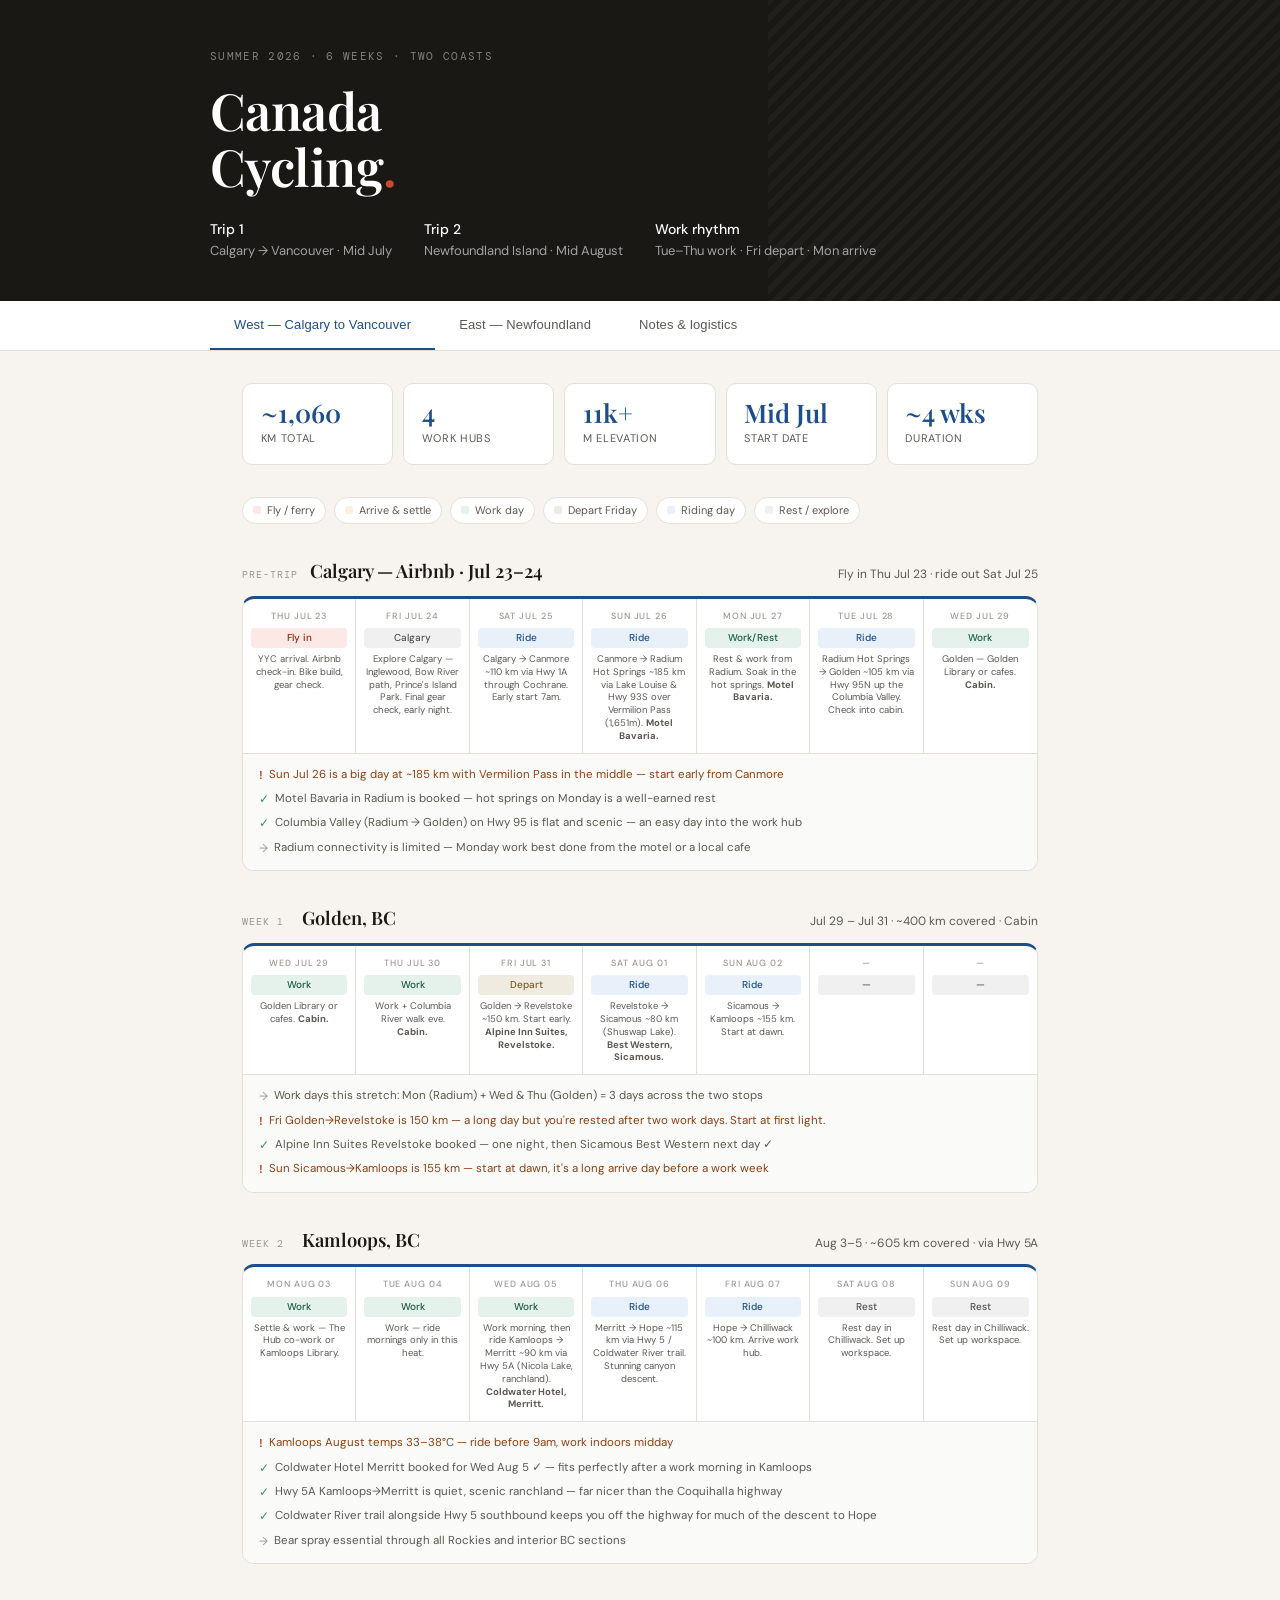
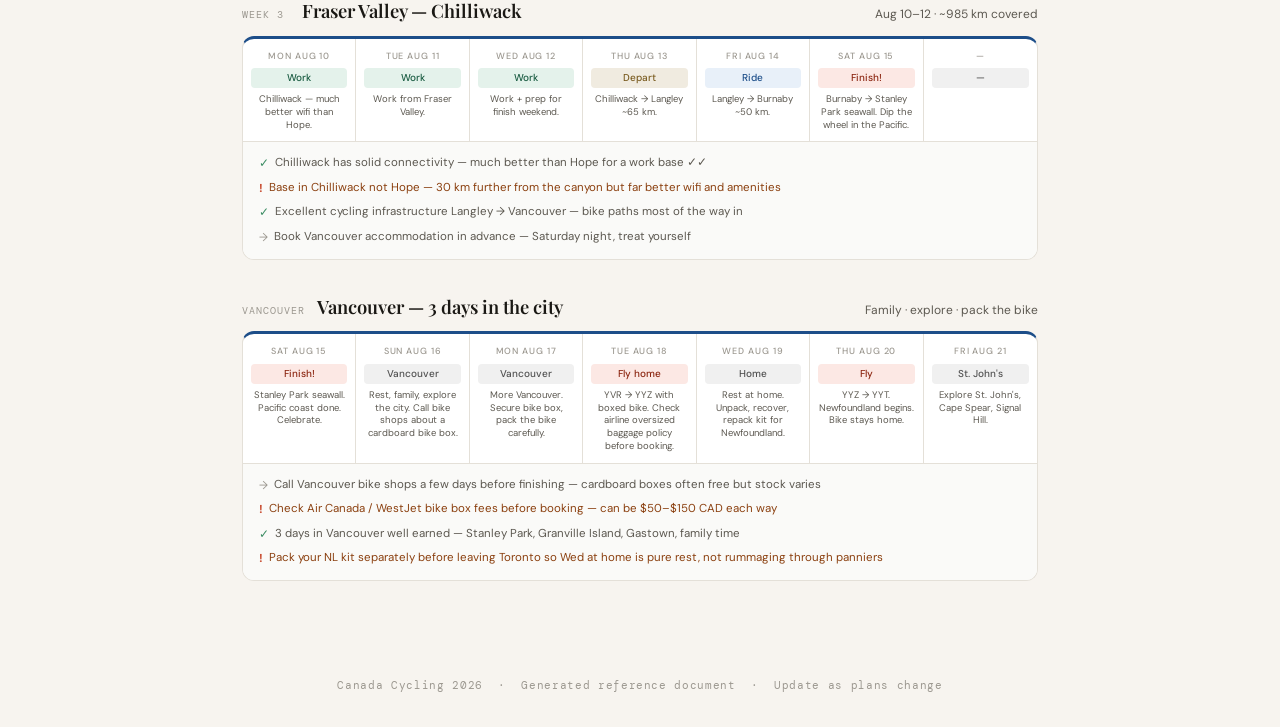
==== commit 3af68fa6: "Update canada-cycling-2026.html" ====
--- a/canada-cycling-2026.html
+++ b/canada-cycling-2026.html
@@ -406,22 +406,23 @@
     <div class="week-header">
       <div class="week-num">Week 2</div>
       <div class="week-title">Kamloops, BC</div>
-      <div class="week-sub">Aug 3&ndash;5 &middot; ~605 km covered</div>
+      <div class="week-sub">Aug 3&ndash;5 &middot; ~605 km covered &middot; via Hwy 5A</div>
     </div>
     <div class="week-card">
       <div class="days-grid">
         <div class="day-col"><div class="day-name">Mon Aug 03</div><div class="day-pill d-work">Work</div><div class="day-note">Settle &amp; work &mdash; The Hub co-work or Kamloops Library.</div></div>
         <div class="day-col"><div class="day-name">Tue Aug 04</div><div class="day-pill d-work">Work</div><div class="day-note">Work &mdash; ride mornings only in this heat.</div></div>
-        <div class="day-col"><div class="day-name">Wed Aug 05</div><div class="day-pill d-work">Work</div><div class="day-note">Work morning, then ride Kamloops &rarr; Cache Creek ~80 km. <strong>Sundowner Motel, Cache Creek.</strong></div></div>
-        <div class="day-col"><div class="day-name">Thu Aug 06</div><div class="day-pill d-ride">Ride</div><div class="day-note">Cache Creek &rarr; Boston Bar ~85 km (Fraser Canyon begins).</div></div>
-        <div class="day-col"><div class="day-name">Fri Aug 07</div><div class="day-pill d-ride">Ride</div><div class="day-note">Boston Bar &rarr; Hope ~65 km.</div></div>
-        <div class="day-col"><div class="day-name">Sat Aug 08</div><div class="day-pill d-ride">Ride</div><div class="day-note">Hope &rarr; Chilliwack ~100 km. Arrive work hub.</div></div>
+        <div class="day-col"><div class="day-name">Wed Aug 05</div><div class="day-pill d-work">Work</div><div class="day-note">Work morning, then ride Kamloops &rarr; Merritt ~90 km via Hwy 5A (Nicola Lake, ranchland). <strong>Coldwater Hotel, Merritt.</strong></div></div>
+        <div class="day-col"><div class="day-name">Thu Aug 06</div><div class="day-pill d-ride">Ride</div><div class="day-note">Merritt &rarr; Hope ~115 km via Hwy 5 / Coldwater River trail. Stunning canyon descent.</div></div>
+        <div class="day-col"><div class="day-name">Fri Aug 07</div><div class="day-pill d-ride">Ride</div><div class="day-note">Hope &rarr; Chilliwack ~100 km. Arrive work hub.</div></div>
+        <div class="day-col"><div class="day-name">Sat Aug 08</div><div class="day-pill d-rest">Rest</div><div class="day-note">Rest day in Chilliwack. Set up workspace.</div></div>
         <div class="day-col"><div class="day-name">Sun Aug 09</div><div class="day-pill d-rest">Rest</div><div class="day-note">Rest day in Chilliwack. Set up workspace.</div></div>
       </div>
       <div class="week-info">
         <div class="info-row warn">Kamloops August temps 33&ndash;38&deg;C &mdash; ride before 9am, work indoors midday</div>
-        <div class="info-row good">Sundowner Motel Cache Creek booked for Wed Aug 5 &#10003; &mdash; fits perfectly after a work morning in Kamloops</div>
-        <div class="info-row good">Fraser Canyon (Boston Bar&rarr;Hope) is one of the most spectacular days of the whole trip</div>
+        <div class="info-row good">Coldwater Hotel Merritt booked for Wed Aug 5 &#10003; &mdash; fits perfectly after a work morning in Kamloops</div>
+        <div class="info-row good">Hwy 5A Kamloops&rarr;Merritt is quiet, scenic ranchland &mdash; far nicer than the Coquihalla highway</div>
+        <div class="info-row good">Coldwater River trail alongside Hwy 5 southbound keeps you off the highway for much of the descent to Hope</div>
         <div class="info-row">Bear spray essential through all Rockies and interior BC sections</div>
       </div>
     </div>
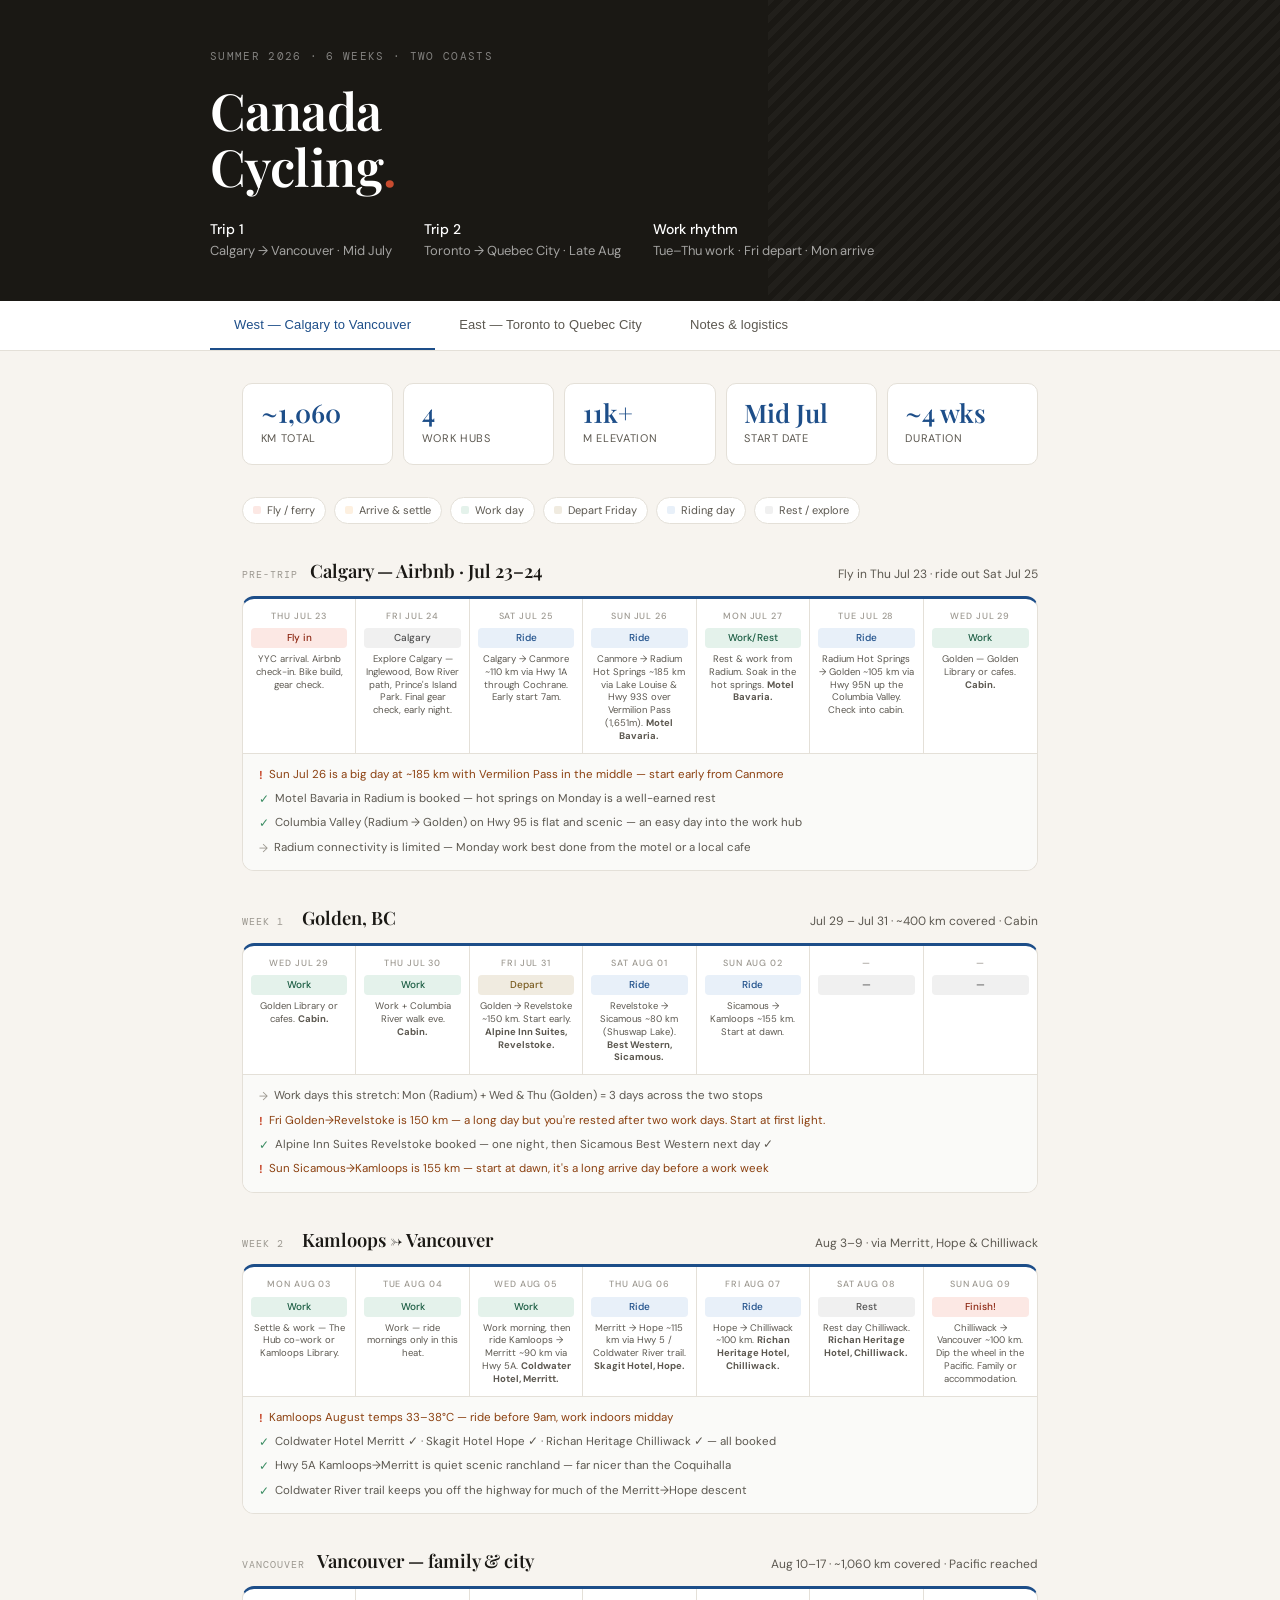
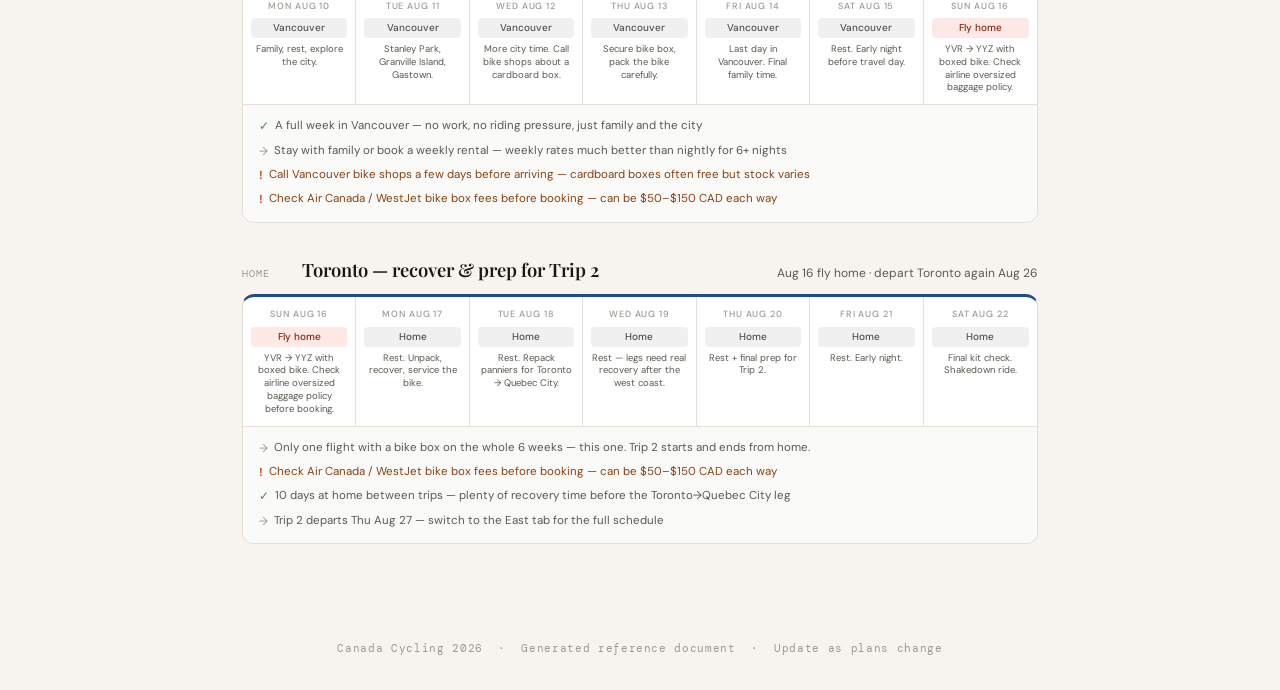
==== commit 49c27fe5: "Update canada-cycling-2026.html" ====
--- a/canada-cycling-2026.html
+++ b/canada-cycling-2026.html
@@ -313,7 +313,7 @@
     <h1>Canada<br>Cycling<span>.</span></h1>
     <div class="header-meta">
       <div class="meta-item"><strong>Trip 1</strong>Calgary → Vancouver · Mid July</div>
-      <div class="meta-item"><strong>Trip 2</strong>Newfoundland Island · Mid August</div>
+      <div class="meta-item"><strong>Trip 2</strong>Toronto &rarr; Quebec City · Late Aug</div>
       <div class="meta-item"><strong>Work rhythm</strong>Tue–Thu work · Fri depart · Mon arrive</div>
     </div>
   </div>
@@ -322,7 +322,7 @@
 <nav>
   <div class="nav-inner">
     <button class="nav-tab active-west" onclick="showPanel('west',this,'active-west')">West — Calgary to Vancouver</button>
-    <button class="nav-tab" onclick="showPanel('east',this,'active-east')">East — Newfoundland</button>
+    <button class="nav-tab" onclick="showPanel('east',this,'active-east')">East — Toronto to Quebec City</button>
     <button class="nav-tab" onclick="showPanel('notes',this,'active-east')">Notes &amp; logistics</button>
   </div>
 </nav>
@@ -401,81 +401,80 @@
     </div>
   </div>
 
-  <!-- WEEK 2: KAMLOOPS -->
+  <!-- WEEK 2: KAMLOOPS + CANYON TO VANCOUVER -->
   <div class="week-block">
     <div class="week-header">
       <div class="week-num">Week 2</div>
-      <div class="week-title">Kamloops, BC</div>
-      <div class="week-sub">Aug 3&ndash;5 &middot; ~605 km covered &middot; via Hwy 5A</div>
+      <div class="week-title">Kamloops &rarr; Vancouver</div>
+      <div class="week-sub">Aug 3&ndash;9 &middot; via Merritt, Hope &amp; Chilliwack</div>
     </div>
     <div class="week-card">
       <div class="days-grid">
         <div class="day-col"><div class="day-name">Mon Aug 03</div><div class="day-pill d-work">Work</div><div class="day-note">Settle &amp; work &mdash; The Hub co-work or Kamloops Library.</div></div>
         <div class="day-col"><div class="day-name">Tue Aug 04</div><div class="day-pill d-work">Work</div><div class="day-note">Work &mdash; ride mornings only in this heat.</div></div>
-        <div class="day-col"><div class="day-name">Wed Aug 05</div><div class="day-pill d-work">Work</div><div class="day-note">Work morning, then ride Kamloops &rarr; Merritt ~90 km via Hwy 5A (Nicola Lake, ranchland). <strong>Coldwater Hotel, Merritt.</strong></div></div>
-        <div class="day-col"><div class="day-name">Thu Aug 06</div><div class="day-pill d-ride">Ride</div><div class="day-note">Merritt &rarr; Hope ~115 km via Hwy 5 / Coldwater River trail. Stunning canyon descent.</div></div>
-        <div class="day-col"><div class="day-name">Fri Aug 07</div><div class="day-pill d-ride">Ride</div><div class="day-note">Hope &rarr; Chilliwack ~100 km. Arrive work hub.</div></div>
-        <div class="day-col"><div class="day-name">Sat Aug 08</div><div class="day-pill d-rest">Rest</div><div class="day-note">Rest day in Chilliwack. Set up workspace.</div></div>
-        <div class="day-col"><div class="day-name">Sun Aug 09</div><div class="day-pill d-rest">Rest</div><div class="day-note">Rest day in Chilliwack. Set up workspace.</div></div>
+        <div class="day-col"><div class="day-name">Wed Aug 05</div><div class="day-pill d-work">Work</div><div class="day-note">Work morning, then ride Kamloops &rarr; Merritt ~90 km via Hwy 5A. <strong>Coldwater Hotel, Merritt.</strong></div></div>
+        <div class="day-col"><div class="day-name">Thu Aug 06</div><div class="day-pill d-ride">Ride</div><div class="day-note">Merritt &rarr; Hope ~115 km via Hwy 5 / Coldwater River trail. <strong>Skagit Hotel, Hope.</strong></div></div>
+        <div class="day-col"><div class="day-name">Fri Aug 07</div><div class="day-pill d-ride">Ride</div><div class="day-note">Hope &rarr; Chilliwack ~100 km. <strong>Richan Heritage Hotel, Chilliwack.</strong></div></div>
+        <div class="day-col"><div class="day-name">Sat Aug 08</div><div class="day-pill d-rest">Rest</div><div class="day-note">Rest day Chilliwack. <strong>Richan Heritage Hotel, Chilliwack.</strong></div></div>
+        <div class="day-col"><div class="day-name">Sun Aug 09</div><div class="day-pill d-finish">Finish!</div><div class="day-note">Chilliwack &rarr; Vancouver ~100 km. Dip the wheel in the Pacific. Family or accommodation.</div></div>
       </div>
       <div class="week-info">
         <div class="info-row warn">Kamloops August temps 33&ndash;38&deg;C &mdash; ride before 9am, work indoors midday</div>
-        <div class="info-row good">Coldwater Hotel Merritt booked for Wed Aug 5 &#10003; &mdash; fits perfectly after a work morning in Kamloops</div>
-        <div class="info-row good">Hwy 5A Kamloops&rarr;Merritt is quiet, scenic ranchland &mdash; far nicer than the Coquihalla highway</div>
-        <div class="info-row good">Coldwater River trail alongside Hwy 5 southbound keeps you off the highway for much of the descent to Hope</div>
-        <div class="info-row">Bear spray essential through all Rockies and interior BC sections</div>
-      </div>
-    </div>
-  </div>
-
-  <!-- WEEK 3: FRASER VALLEY -->
-  <div class="week-block">
-    <div class="week-header">
-      <div class="week-num">Week 3</div>
-      <div class="week-title">Fraser Valley &mdash; Chilliwack</div>
-      <div class="week-sub">Aug 10&ndash;12 &middot; ~985 km covered</div>
-    </div>
-    <div class="week-card">
-      <div class="days-grid">
-        <div class="day-col"><div class="day-name">Mon Aug 10</div><div class="day-pill d-work">Work</div><div class="day-note">Chilliwack &mdash; much better wifi than Hope.</div></div>
-        <div class="day-col"><div class="day-name">Tue Aug 11</div><div class="day-pill d-work">Work</div><div class="day-note">Work from Fraser Valley.</div></div>
-        <div class="day-col"><div class="day-name">Wed Aug 12</div><div class="day-pill d-work">Work</div><div class="day-note">Work + prep for finish weekend.</div></div>
-        <div class="day-col"><div class="day-name">Thu Aug 13</div><div class="day-pill d-depart">Depart</div><div class="day-note">Chilliwack &rarr; Langley ~65 km.</div></div>
-        <div class="day-col"><div class="day-name">Fri Aug 14</div><div class="day-pill d-ride">Ride</div><div class="day-note">Langley &rarr; Burnaby ~50 km.</div></div>
-        <div class="day-col"><div class="day-name">Sat Aug 15</div><div class="day-pill d-finish">Finish!</div><div class="day-note">Burnaby &rarr; Stanley Park seawall. Dip the wheel in the Pacific.</div></div>
-        <div class="day-col"><div class="day-name">&mdash;</div><div class="day-pill d-rest">&mdash;</div><div class="day-note"></div></div>
-      </div>
-      <div class="week-info">
-        <div class="info-row good">Chilliwack has solid connectivity &mdash; much better than Hope for a work base &#10003;&#10003;</div>
-        <div class="info-row warn">Base in Chilliwack not Hope &mdash; 30 km further from the canyon but far better wifi and amenities</div>
-        <div class="info-row good">Excellent cycling infrastructure Langley &rarr; Vancouver &mdash; bike paths most of the way in</div>
-        <div class="info-row">Book Vancouver accommodation in advance &mdash; Saturday night, treat yourself</div>
-      </div>
-    </div>
-  </div>
-
-  <!-- VANCOUVER + BUFFER -->
+        <div class="info-row good">Coldwater Hotel Merritt &#10003; &middot; Skagit Hotel Hope &#10003; &middot; Richan Heritage Chilliwack &#10003; &mdash; all booked</div>
+        <div class="info-row good">Hwy 5A Kamloops&rarr;Merritt is quiet scenic ranchland &mdash; far nicer than the Coquihalla</div>
+        <div class="info-row good">Coldwater River trail keeps you off the highway for much of the Merritt&rarr;Hope descent</div>
+      </div>
+    </div>
+  </div>
+
+  <!-- VANCOUVER WEEK -->
   <div class="week-block">
     <div class="week-header">
       <div class="week-num">Vancouver</div>
-      <div class="week-title">Vancouver &mdash; 3 days in the city</div>
-      <div class="week-sub">Family &middot; explore &middot; pack the bike</div>
-    </div>
-    <div class="week-card">
-      <div class="days-grid">
-        <div class="day-col"><div class="day-name">Sat Aug 15</div><div class="day-pill d-finish">Finish!</div><div class="day-note">Stanley Park seawall. Pacific coast done. Celebrate.</div></div>
-        <div class="day-col"><div class="day-name">Sun Aug 16</div><div class="day-pill d-rest">Vancouver</div><div class="day-note">Rest, family, explore the city. Call bike shops about a cardboard bike box.</div></div>
-        <div class="day-col"><div class="day-name">Mon Aug 17</div><div class="day-pill d-rest">Vancouver</div><div class="day-note">More Vancouver. Secure bike box, pack the bike carefully.</div></div>
-        <div class="day-col"><div class="day-name">Tue Aug 18</div><div class="day-pill d-fly">Fly home</div><div class="day-note">YVR &rarr; YYZ with boxed bike. Check airline oversized baggage policy before booking.</div></div>
-        <div class="day-col"><div class="day-name">Wed Aug 19</div><div class="day-pill d-rest">Home</div><div class="day-note">Rest at home. Unpack, recover, repack kit for Newfoundland.</div></div>
-        <div class="day-col"><div class="day-name">Thu Aug 20</div><div class="day-pill d-fly">Fly</div><div class="day-note">YYZ &rarr; YYT. Newfoundland begins. Bike stays home.</div></div>
-        <div class="day-col"><div class="day-name">Fri Aug 21</div><div class="day-pill d-rest">St. John&apos;s</div><div class="day-note">Explore St. John&apos;s, Cape Spear, Signal Hill.</div></div>
-      </div>
-      <div class="week-info">
-        <div class="info-row">Call Vancouver bike shops a few days before finishing &mdash; cardboard boxes often free but stock varies</div>
+      <div class="week-title">Vancouver &mdash; family &amp; city</div>
+      <div class="week-sub">Aug 10&ndash;17 &middot; ~1,060 km covered &middot; Pacific reached</div>
+    </div>
+    <div class="week-card">
+      <div class="days-grid">
+        <div class="day-col"><div class="day-name">Mon Aug 10</div><div class="day-pill d-rest">Vancouver</div><div class="day-note">Family, rest, explore the city.</div></div>
+        <div class="day-col"><div class="day-name">Tue Aug 11</div><div class="day-pill d-rest">Vancouver</div><div class="day-note">Stanley Park, Granville Island, Gastown.</div></div>
+        <div class="day-col"><div class="day-name">Wed Aug 12</div><div class="day-pill d-rest">Vancouver</div><div class="day-note">More city time. Call bike shops about a cardboard box.</div></div>
+        <div class="day-col"><div class="day-name">Thu Aug 13</div><div class="day-pill d-rest">Vancouver</div><div class="day-note">Secure bike box, pack the bike carefully.</div></div>
+        <div class="day-col"><div class="day-name">Fri Aug 14</div><div class="day-pill d-rest">Vancouver</div><div class="day-note">Last day in Vancouver. Final family time.</div></div>
+        <div class="day-col"><div class="day-name">Sat Aug 15</div><div class="day-pill d-rest">Vancouver</div><div class="day-note">Rest. Early night before travel day.</div></div>
+        <div class="day-col"><div class="day-name">Sun Aug 16</div><div class="day-pill d-fly">Fly home</div><div class="day-note">YVR &rarr; YYZ with boxed bike. Check airline oversized baggage policy.</div></div>
+      </div>
+      <div class="week-info">
+        <div class="info-row good">A full week in Vancouver &mdash; no work, no riding pressure, just family and the city</div>
+        <div class="info-row">Stay with family or book a weekly rental &mdash; weekly rates much better than nightly for 6+ nights</div>
+        <div class="info-row warn">Call Vancouver bike shops a few days before arriving &mdash; cardboard boxes often free but stock varies</div>
         <div class="info-row warn">Check Air Canada / WestJet bike box fees before booking &mdash; can be $50&ndash;$150 CAD each way</div>
-        <div class="info-row good">3 days in Vancouver well earned &mdash; Stanley Park, Granville Island, Gastown, family time</div>
-        <div class="info-row warn">Pack your NL kit separately before leaving Toronto so Wed at home is pure rest, not rummaging through panniers</div>
+      </div>
+    </div>
+  </div>
+
+  <!-- HOME + BUFFER -->
+  <div class="week-block">
+    <div class="week-header">
+      <div class="week-num">Home</div>
+      <div class="week-title">Toronto &mdash; recover &amp; prep for Trip 2</div>
+      <div class="week-sub">Aug 16 fly home &middot; depart Toronto again Aug 26</div>
+    </div>
+    <div class="week-card">
+      <div class="days-grid">
+        <div class="day-col"><div class="day-name">Sun Aug 16</div><div class="day-pill d-fly">Fly home</div><div class="day-note">YVR &rarr; YYZ with boxed bike. Check airline oversized baggage policy before booking.</div></div>
+        <div class="day-col"><div class="day-name">Mon Aug 17</div><div class="day-pill d-rest">Home</div><div class="day-note">Rest. Unpack, recover, service the bike.</div></div>
+        <div class="day-col"><div class="day-name">Tue Aug 18</div><div class="day-pill d-rest">Home</div><div class="day-note">Rest. Repack panniers for Toronto &rarr; Quebec City.</div></div>
+        <div class="day-col"><div class="day-name">Wed Aug 19</div><div class="day-pill d-rest">Home</div><div class="day-note">Rest &mdash; legs need real recovery after the west coast.</div></div>
+        <div class="day-col"><div class="day-name">Thu Aug 20</div><div class="day-pill d-rest">Home</div><div class="day-note">Rest + final prep for Trip 2.</div></div>
+        <div class="day-col"><div class="day-name">Fri Aug 21</div><div class="day-pill d-rest">Home</div><div class="day-note">Rest. Early night.</div></div>
+        <div class="day-col"><div class="day-name">Sat Aug 22</div><div class="day-pill d-rest">Home</div><div class="day-note">Final kit check. Shakedown ride.</div></div>
+      </div>
+      <div class="week-info">
+        <div class="info-row">Only one flight with a bike box on the whole 6 weeks &mdash; this one. Trip 2 starts and ends from home.</div>
+        <div class="info-row warn">Check Air Canada / WestJet bike box fees before booking &mdash; can be $50&ndash;$150 CAD each way</div>
+        <div class="info-row good">10 days at home between trips &mdash; plenty of recovery time before the Toronto&rarr;Quebec City leg</div>
+        <div class="info-row">Trip 2 departs Thu Aug 27 &mdash; switch to the East tab for the full schedule</div>
       </div>
     </div>
   </div>
@@ -486,15 +485,15 @@
 <div id="east" class="panel east">
 
   <div class="trip-summary">
-    <div class="stat-card"><div class="stat-val east-val">~1,095</div><div class="stat-lbl">km total</div></div>
-    <div class="stat-card"><div class="stat-val east-val">3</div><div class="stat-lbl">work hubs</div></div>
-    <div class="stat-card"><div class="stat-val east-val">East → West</div><div class="stat-lbl">direction</div></div>
-    <div class="stat-card"><div class="stat-val east-val">Mid Aug</div><div class="stat-lbl">start date</div></div>
-    <div class="stat-card"><div class="stat-val east-val">~3 wks</div><div class="stat-lbl">duration</div></div>
+    <div class="stat-card"><div class="stat-val east-val">~930</div><div class="stat-lbl">km total</div></div>
+    <div class="stat-card"><div class="stat-val east-val">2</div><div class="stat-lbl">work hubs</div></div>
+    <div class="stat-card"><div class="stat-val east-val">Toronto&rarr;QC</div><div class="stat-lbl">direction</div></div>
+    <div class="stat-card"><div class="stat-val east-val">Late Aug</div><div class="stat-lbl">start date</div></div>
+    <div class="stat-card"><div class="stat-val east-val">~2.5 wks</div><div class="stat-lbl">duration</div></div>
   </div>
 
   <div class="legend">
-    <div class="leg-pill"><div class="leg-dot" style="background:#fce8e4"></div>Fly / ferry</div>
+    <div class="leg-pill"><div class="leg-dot" style="background:#fce8e4"></div>Train</div>
     <div class="leg-pill"><div class="leg-dot" style="background:var(--arrive)"></div>Arrive &amp; settle</div>
     <div class="leg-pill"><div class="leg-dot" style="background:var(--work)"></div>Work day</div>
     <div class="leg-pill"><div class="leg-dot" style="background:var(--depart)"></div>Depart Friday</div>
@@ -502,106 +501,105 @@
     <div class="leg-pill"><div class="leg-dot" style="background:var(--rest)"></div>Rest / explore</div>
   </div>
 
-  <!-- ARRIVAL -->
-  <div class="week-block">
-    <div class="week-header">
-      <div class="week-num">Arrive</div>
-      <div class="week-title">St. John's, NL — fly in</div>
-      <div class="week-sub">YYZ → YYT direct · no ferry needed</div>
-    </div>
-    <div class="week-card">
-      <div class="days-grid">
-        <div class="day-col"><div class="day-name">Sat</div><div class="day-pill d-fly">Fly in</div><div class="day-note">YYZ → YYT direct. Air Canada or WestJet. ~3.5 hrs.</div></div>
-        <div class="day-col"><div class="day-name">Sun</div><div class="day-pill d-rest">Explore</div><div class="day-note">Cape Spear — easternmost point of North America. Signal Hill. Screech-In.</div></div>
-        <div class="day-col"><div class="day-name">Mon</div><div class="day-pill d-arrive">Settle</div><div class="day-note">Set up workspace. St. John's is your first work hub.</div></div>
-        <div class="day-col"><div class="day-name">Tue</div><div class="day-pill d-work">Work</div><div class="day-note">George Street cafes or co-work — excellent connectivity</div></div>
-        <div class="day-col"><div class="day-name">Wed</div><div class="day-pill d-work">Work</div><div class="day-note">Work + explore The Rooms, Jellybean Row</div></div>
-        <div class="day-col"><div class="day-name">Thu</div><div class="day-pill d-work">Work</div><div class="day-note">Work + pack, plan first riding days</div></div>
-        <div class="day-col"><div class="day-name">Fri</div><div class="day-pill d-depart">Depart</div><div class="day-note">St. John's → Whitbourne ~80 km (easy first afternoon)</div></div>
-      </div>
-      <div class="week-info">
-        <div class="info-row good">St. John's has the best connectivity of the whole NL leg — settle in properly before heading west</div>
-        <div class="info-row good">Cape Spear on Sunday sets the scene perfectly — you start at the most easterly point, ride to the most westerly ferry</div>
-        <div class="info-row">George Street area has good cafes; St. John's Public Library is a reliable work fallback</div>
-        <div class="info-row warn">Moose hazard begins immediately outside the city — ride alert, use lights at dawn/dusk</div>
-      </div>
-    </div>
-  </div>
-
-  <!-- WEEK 1: GANDER -->
+  <!-- DEPARTURE: TORONTO TO OTTAWA -->
+  <div class="week-block">
+    <div class="week-header">
+      <div class="week-num">Depart</div>
+      <div class="week-title">Toronto &rarr; Ottawa</div>
+      <div class="week-sub">Wed Aug 26 &ndash; Sun Aug 30 &middot; ~470 km</div>
+    </div>
+    <div class="week-card">
+      <div class="days-grid">
+        <div class="day-col"><div class="day-name">Wed Aug 26</div><div class="day-pill d-rest">Toronto</div><div class="day-note">Final prep at home. Short shakedown ride, check the loaded bike.</div></div>
+        <div class="day-col"><div class="day-name">Thu Aug 27</div><div class="day-pill d-depart">Depart</div><div class="day-note">Toronto &rarr; Cobourg ~115 km. Lake Ontario waterfront trail where possible.</div></div>
+        <div class="day-col"><div class="day-name">Fri Aug 28</div><div class="day-pill d-ride">Ride</div><div class="day-note">Cobourg &rarr; Kingston ~145 km. Long day along the lake.</div></div>
+        <div class="day-col"><div class="day-name">Sat Aug 29</div><div class="day-pill d-ride">Ride</div><div class="day-note">Kingston &rarr; Brockville ~100 km. Thousand Islands views.</div></div>
+        <div class="day-col"><div class="day-name">Sun Aug 30</div><div class="day-pill d-ride">Ride</div><div class="day-note">Brockville &rarr; Ottawa ~110 km. Arrive, settle in.</div></div>
+        <div class="day-col"><div class="day-name">&mdash;</div><div class="day-pill d-rest">&mdash;</div><div class="day-note"></div></div>
+        <div class="day-col"><div class="day-name">&mdash;</div><div class="day-pill d-rest">&mdash;</div><div class="day-note"></div></div>
+      </div>
+      <div class="week-info">
+        <div class="info-row">Lake Ontario waterfront trail (Waterfront Trail network) covers much of Toronto&ndash;Cobourg&ndash;Kingston &mdash; mix of dedicated path and quiet roads</div>
+        <div class="info-row good">Thousand Islands Parkway (Kingston&rarr;Brockville) is a stunning, low-traffic alternative to Hwy 2/401</div>
+        <div class="info-row">Fri Cobourg&rarr;Kingston is your longest day this stretch at 145 km &mdash; start early</div>
+        <div class="info-row warn">No work week before Ottawa &mdash; this is a pure 4-day riding block. Pace accordingly.</div>
+      </div>
+    </div>
+  </div>
+
+  <!-- WEEK 1: OTTAWA -->
   <div class="week-block">
     <div class="week-header">
       <div class="week-num">Week 1</div>
-      <div class="week-title">Grand Falls-Windsor, NL</div>
-      <div class="week-sub">~345 km covered · Central Newfoundland</div>
-    </div>
-    <div class="week-card">
-      <div class="days-grid">
-        <div class="day-col"><div class="day-name">Sat</div><div class="day-pill d-ride">Ride</div><div class="day-note">Whitbourne → Clarenville ~110 km (Terra Nova approach)</div></div>
-        <div class="day-col"><div class="day-name">Sun</div><div class="day-pill d-ride">Ride</div><div class="day-note">Clarenville → Gander ~155 km (long but flat TCH)</div></div>
-        <div class="day-col"><div class="day-name">Mon</div><div class="day-pill d-arrive">Arrive</div><div class="day-note">Gander → Grand Falls-Windsor ~100 km. Arrive, set up.</div></div>
-        <div class="day-col"><div class="day-name">Tue</div><div class="day-pill d-work">Work</div><div class="day-note">Grand Falls Library — solid connectivity</div></div>
-        <div class="day-col"><div class="day-name">Wed</div><div class="day-pill d-work">Work</div><div class="day-note">Work + Exploits River walk</div></div>
-        <div class="day-col"><div class="day-name">Thu</div><div class="day-pill d-work">Work</div><div class="day-note">Work + pack for western push</div></div>
-        <div class="day-col"><div class="day-name">Fri</div><div class="day-pill d-depart">Depart</div><div class="day-note">Grand Falls → Badger ~80 km (short Friday, saving legs)</div></div>
-      </div>
-      <div class="week-info">
-        <div class="info-row warn">Sunday Clarenville→Gander is 155 km — long after Saturday's 110 km. Start early, carry food.</div>
-        <div class="info-row warn">Monday is another 100 km arrive-day ride — three big days in a row. Pace yourself Sat/Sun.</div>
-        <div class="info-row good">Grand Falls-Windsor Library has reliable internet — best central NL work spot</div>
-        <div class="info-row">Gander is worth a stop — remarkable WWII aviation history, and the town that took in 9/11 diverted flights</div>
-      </div>
-    </div>
-  </div>
-
-  <!-- WEEK 2: CORNER BROOK / GROS MORNE -->
+      <div class="week-title">Ottawa, ON</div>
+      <div class="week-sub">Aug 31 &ndash; Sep 4 &middot; ~470 km covered</div>
+    </div>
+    <div class="week-card">
+      <div class="days-grid">
+        <div class="day-col"><div class="day-name">Mon Aug 31</div><div class="day-pill d-work">Work</div><div class="day-note">Settle in Ottawa &mdash; first work day, capital city connectivity</div></div>
+        <div class="day-col"><div class="day-name">Tue Sep 01</div><div class="day-pill d-work">Work</div><div class="day-note">Work + explore ByWard Market</div></div>
+        <div class="day-col"><div class="day-name">Wed Sep 02</div><div class="day-pill d-work">Work</div><div class="day-note">Work + Parliament Hill, Rideau Canal</div></div>
+        <div class="day-col"><div class="day-name">Thu Sep 03</div><div class="day-pill d-work">Work</div><div class="day-note">Work &mdash; last day in Ottawa</div></div>
+        <div class="day-col"><div class="day-name">Fri Sep 04</div><div class="day-pill d-depart">Depart</div><div class="day-note">Ottawa &rarr; Hawkesbury/Rigaud area ~100 km</div></div>
+        <div class="day-col"><div class="day-name">Sat Sep 05</div><div class="day-pill d-ride">Ride</div><div class="day-note">&rarr; Montreal ~100 km. Arrive.</div></div>
+        <div class="day-col"><div class="day-name">Sun Sep 06</div><div class="day-pill d-rest">Rest</div><div class="day-note">Montreal rest day &mdash; recover before work week</div></div>
+      </div>
+      <div class="week-info">
+        <div class="info-row good">Ottawa has excellent connectivity throughout &mdash; capital city infrastructure, plenty of cafes and co-work spaces</div>
+        <div class="info-row">Worth a full evening on Parliament Hill / Rideau Canal &mdash; one of Canada's most photogenic capitals</div>
+        <div class="info-row">Ottawa &rarr; Montreal can run via the Ontario or Quebec side of the river &mdash; the Quebec side (Hwy 148/344) is quieter</div>
+      </div>
+    </div>
+  </div>
+
+  <!-- WEEK 2: MONTREAL -->
   <div class="week-block">
     <div class="week-header">
       <div class="week-num">Week 2</div>
-      <div class="week-title">Corner Brook, NL</div>
-      <div class="week-sub">~725 km covered · Gros Morne detour</div>
-    </div>
-    <div class="week-card">
-      <div class="days-grid">
-        <div class="day-col"><div class="day-name">Sat</div><div class="day-pill d-ride">Ride</div><div class="day-note">Badger → Deer Lake ~125 km (boreal interior)</div></div>
-        <div class="day-col"><div class="day-name">Sun</div><div class="day-pill d-ride">Ride</div><div class="day-note">Deer Lake → Rocky Harbour (Gros Morne) ~75 km. Leave panniers at Deer Lake.</div></div>
-        <div class="day-col"><div class="day-name">Mon</div><div class="day-pill d-arrive">Arrive</div><div class="day-note">Rocky Harbour → Corner Brook ~90 km. Best wifi in western NL.</div></div>
-        <div class="day-col"><div class="day-name">Tue</div><div class="day-pill d-work">Work</div><div class="day-note">Corner Brook — Glynmill Inn area cafes</div></div>
-        <div class="day-col"><div class="day-name">Wed</div><div class="day-pill d-work">Work</div><div class="day-note">Work + explore Corner Brook</div></div>
-        <div class="day-col"><div class="day-name">Thu</div><div class="day-pill d-work">Work</div><div class="day-note">Work + gear check for final push</div></div>
-        <div class="day-col"><div class="day-name">Fri</div><div class="day-pill d-depart">Depart</div><div class="day-note">Corner Brook → Stephenville ~100 km</div></div>
-      </div>
-      <div class="week-info">
-        <div class="info-row good">Gros Morne Sunday — leave panniers in Deer Lake, ride light. The Tablelands are unmissable.</div>
-        <div class="info-row good">Corner Brook is the best work hub in western NL — proper city infrastructure</div>
-        <div class="info-row warn">Wreckhouse area ahead — notorious for extreme crosswinds. Check forecast before final push.</div>
-        <div class="info-row">Interior NL services are sparse — always carry 2+ days of food between Grand Falls and Deer Lake</div>
-      </div>
-    </div>
-  </div>
-
-  <!-- WEEK 3: FERRY FINISH -->
+      <div class="week-title">Montreal, QC</div>
+      <div class="week-sub">Sep 7 &ndash; 9 &middot; ~670 km covered</div>
+    </div>
+    <div class="week-card">
+      <div class="days-grid">
+        <div class="day-col"><div class="day-name">Sun Sep 06</div><div class="day-pill d-rest">Rest</div><div class="day-note">Montreal &mdash; recover, set up workspace</div></div>
+        <div class="day-col"><div class="day-name">Mon Sep 07</div><div class="day-pill d-work">Work</div><div class="day-note">Labour Day &mdash; check cafe/co-work hours, many places closed</div></div>
+        <div class="day-col"><div class="day-name">Tue Sep 08</div><div class="day-pill d-work">Work</div><div class="day-note">Work + explore Old Montreal, Mont Royal</div></div>
+        <div class="day-col"><div class="day-name">Wed Sep 09</div><div class="day-pill d-depart">Depart</div><div class="day-note">Montreal &rarr; Trois-Rivi&egrave;res ~145 km. Route Verte along the St. Lawrence.</div></div>
+        <div class="day-col"><div class="day-name">Thu Sep 10</div><div class="day-pill d-finish">Finish!</div><div class="day-note">Trois-Rivi&egrave;res &rarr; Quebec City ~130 km. Arrive Old Quebec.</div></div>
+        <div class="day-col"><div class="day-name">&mdash;</div><div class="day-pill d-rest">&mdash;</div><div class="day-note"></div></div>
+        <div class="day-col"><div class="day-name">&mdash;</div><div class="day-pill d-rest">&mdash;</div><div class="day-note"></div></div>
+      </div>
+      <div class="week-info">
+        <div class="info-row warn">Mon Sep 7 is Labour Day in Canada &mdash; cafes and libraries may have reduced hours, plan work around it</div>
+        <div class="info-row warn">Only 2 work days in Montreal (Mon&ndash;Tue) before departing &mdash; shorter week to make the Sep 10 arrival</div>
+        <div class="info-row good">Route Verte is one of the best long-distance cycling networks in North America &mdash; mostly dedicated paths along the St. Lawrence</div>
+        <div class="info-row">Wed and Thu are both 130&ndash;145 km days back to back &mdash; your two biggest days of the whole NL-replacement trip</div>
+      </div>
+    </div>
+  </div>
+
+  <!-- QUEBEC CITY + TRAIN HOME -->
   <div class="week-block">
     <div class="week-header">
       <div class="week-num">Finish</div>
-      <div class="week-title">Port aux Basques → ferry home</div>
-      <div class="week-sub">~1,095 km · Island crossed</div>
-    </div>
-    <div class="week-card">
-      <div class="days-grid">
-        <div class="day-col"><div class="day-name">Sat</div><div class="day-pill d-ride">Ride</div><div class="day-note">Stephenville → Port aux Basques ~180 km. The final push.</div></div>
-        <div class="day-col"><div class="day-name">Sun</div><div class="day-pill d-fly">Ferry</div><div class="day-note">Board evening ferry Port aux Basques → North Sydney NS. Overnight crossing ~7 hrs.</div></div>
-        <div class="day-col"><div class="day-name">Mon</div><div class="day-pill d-fly">Fly home</div><div class="day-note">Arrive North Sydney ~6am. Transfer to Sydney (YQY) ~25 km. Fly YQY → YYZ.</div></div>
-        <div class="day-col"><div class="day-name">—</div><div class="day-pill d-rest">Done</div><div class="day-note">Home. You've crossed Newfoundland by bike.</div></div>
-        <div class="day-col"><div class="day-name">—</div><div class="day-pill d-rest">—</div><div class="day-note"></div></div>
-        <div class="day-col"><div class="day-name">—</div><div class="day-pill d-rest">—</div><div class="day-note"></div></div>
-        <div class="day-col"><div class="day-name">—</div><div class="day-pill d-rest">—</div><div class="day-note"></div></div>
-      </div>
-      <div class="week-info">
-        <div class="info-row warn">Sat is 180 km — your longest single day. Start at first light. This is the island's last throw at you.</div>
-        <div class="info-row good">Overnight ferry means you sleep on the boat — book a cabin. Arrive rested, fly home Monday.</div>
-        <div class="info-row good">Sydney YQY has direct flights to Toronto — check Air Canada. Halifax YHZ (3 hrs drive) has more options if needed.</div>
-        <div class="info-row">Marine Atlantic westbound (Port aux Basques → NS) in late August is far easier to book than eastbound</div>
+      <div class="week-title">Quebec City &rarr; train home</div>
+      <div class="week-sub">~930 km &middot; journey complete</div>
+    </div>
+    <div class="week-card">
+      <div class="days-grid">
+        <div class="day-col"><div class="day-name">Thu Sep 10</div><div class="day-pill d-finish">Finish!</div><div class="day-note">Arrive Old Quebec. Toronto to Quebec City, coast to coast complete.</div></div>
+        <div class="day-col"><div class="day-name">Fri Sep 11</div><div class="day-pill d-rest">Quebec City</div><div class="day-note">Full day &mdash; Ch&acirc;teau Frontenac, Old Town, Plains of Abraham</div></div>
+        <div class="day-col"><div class="day-name">Sat Sep 12</div><div class="day-pill d-rest">Quebec City</div><div class="day-note">Second full day &mdash; explore, rest legs, celebrate</div></div>
+        <div class="day-col"><div class="day-name">Sun Sep 13</div><div class="day-pill d-fly">Train</div><div class="day-note">Via Rail Quebec City &rarr; Toronto, bike storage permitting</div></div>
+        <div class="day-col"><div class="day-name">&mdash;</div><div class="day-pill d-rest">&mdash;</div><div class="day-note"></div></div>
+        <div class="day-col"><div class="day-name">&mdash;</div><div class="day-pill d-rest">&mdash;</div><div class="day-note"></div></div>
+        <div class="day-col"><div class="day-name">&mdash;</div><div class="day-pill d-rest">&mdash;</div><div class="day-note"></div></div>
+      </div>
+      <div class="week-info">
+        <div class="info-row warn">Via Rail bike storage on the Quebec&ndash;Montreal&ndash;Toronto corridor is limited &mdash; often just a few hooks per train, not always bookable ahead. Check and book as early as possible.</div>
+        <div class="info-row warn">Backup plan: regional/local trains as a fallback if Via Rail bike space isn't available, possibly with a transfer</div>
+        <div class="info-row good">No flights, no bike box, no cardboard &mdash; this was the whole point of the change</div>
+        <div class="info-row">2 full days in Quebec City is well earned &mdash; Old Town is one of the most beautiful in North America</div>
       </div>
     </div>
   </div>
@@ -616,63 +614,62 @@
 
   <div class="notes-grid">
     <div class="note-card">
-      <h4>Book immediately</h4>
+      <h4>Book / confirm</h4>
       <ul>
-        <li>Marine Atlantic ferry (Port aux Basques → North Sydney) westbound — late Aug easier than eastbound but still book early. Book a cabin for the overnight crossing.</li>
-        <li>Canmore accommodation (peak July season)</li>
-        <li>Flights: YYC mid-July · YYT mid-August · YQY or YHZ → YYZ home Monday after ferry</li>
+        <li>Via Rail Quebec City &rarr; Toronto with bike storage &mdash; book as early as possible, hooks are limited and not always guaranteed</li>
+        <li>Quebec City accommodation for 2 nights (Sep 10&ndash;12)</li>
+        <li>Trip 1 fully booked: Calgary Airbnb, Motel Bavaria, Golden cabin, Alpine Inn Revelstoke, Best Western Sicamous, Coldwater Hotel Merritt</li>
+        <li>One-off flight YVR &rarr; YYZ with boxed bike after Trip 1 &mdash; check oversized baggage policy</li>
       </ul>
     </div>
     <div class="note-card">
       <h4>Gear essentials</h4>
       <ul>
-        <li>Bear spray — checked luggage only when flying. Buy in Calgary.</li>
-        <li>High-visibility vest — Trans-Canada truck traffic</li>
-        <li>Rain gear always accessible — NL fog rolls in fast</li>
-        <li>Lights front and rear — moose at dawn/dusk in NL</li>
+        <li>Bear spray for Trip 1 (Rockies &amp; interior BC) — checked luggage only when flying, buy in Calgary</li>
+        <li>High-visibility vest — both trips have stretches of highway traffic</li>
+        <li>Rain gear always accessible</li>
+        <li>Lights front and rear — wildlife and dawn/dusk riding on both trips</li>
       </ul>
     </div>
     <div class="note-card">
-      <h4>West coast alerts</h4>
+      <h4>West coast alerts (Trip 1)</h4>
       <ul>
-        <li>Rogers Pass tunnel: call ahead, cyclists require escort</li>
-        <li>Kamloops heat: 35–40°C in July — ride before 9am</li>
+        <li>Rogers Pass tunnel: call ahead, cyclists require escort (if riding via Rogers Pass)</li>
+        <li>Kamloops heat: 33&ndash;38&deg;C in August — ride before 9am</li>
         <li>Hope wifi is poor — base at Chilliwack instead (30 km further)</li>
-        <li>Hwy 1A (vs Trans-Canada) for Calgary → Canmore — much nicer</li>
+        <li>Hwy 5A Kamloops&rarr;Merritt and Coldwater River trail avoid the busy Coquihalla</li>
       </ul>
     </div>
     <div class="note-card">
-      <h4>Newfoundland alerts</h4>
+      <h4>Toronto&ndash;Quebec alerts (Trip 2)</h4>
       <ul>
-        <li>Moose are a genuine hazard everywhere outside St. John's — dawn and dusk especially</li>
-        <li>Wreckhouse (near Port aux Basques on final day) — extreme crosswinds, check forecast before Sat ride</li>
-        <li>Interior NL: services 80+ km apart — always carry extra food/water</li>
-        <li>Deer Lake is a weekend stop only now — Corner Brook and Grand Falls are the work hubs</li>
+        <li>No flights, no bike box on this trip — rides start and end from home</li>
+        <li>Mon Sep 7 is Labour Day — cafes/co-work spaces in Montreal may have reduced hours</li>
+        <li>Route Verte (Quebec's long-distance cycling network) covers much of Montreal&rarr;Quebec City — mostly dedicated paths</li>
+        <li>Via Rail bike storage is the single biggest unknown of the whole 6 weeks — have a backup plan (local/regional trains, or a multi-day return ride if it comes to it)</li>
       </ul>
     </div>
     <div class="note-card">
       <h4>Work hub quick ref</h4>
       <ul>
-        <li>Canmore: Communitea Cafe, Public Library ✓✓</li>
-        <li>Golden: Library (reliable fallback) ✓</li>
-        <li>Kamloops: The Hub co-work, Library ✓✓</li>
-        <li>Chilliwack: Good city connectivity ✓✓</li>
-        <li>St. John's: George Street cafes, Public Library ✓✓</li>
-        <li>Grand Falls-Windsor: Library ✓</li>
-        <li>Corner Brook: Glynmill Inn area cafes ✓✓</li>
-        <li>Grand Falls-Windsor: Library ✓</li>
-        <li>St. John's: George Street cafes ✓✓</li>
+        <li>Canmore: not used this time (riding straight through)</li>
+        <li>Radium Hot Springs: Motel Bavaria, limited connectivity, work from the motel &#10003;</li>
+        <li>Golden: Library (reliable fallback) &#10003;</li>
+        <li>Kamloops: The Hub co-work, Library &#10003;&#10003;</li>
+        <li>Chilliwack: Good city connectivity &#10003;&#10003;</li>
+        <li>Ottawa: Excellent capital city connectivity &#10003;&#10003;</li>
+        <li>Montreal: Good connectivity, watch Labour Day hours &#10003;&#10003;</li>
       </ul>
     </div>
     <div class="note-card">
       <h4>Key distances</h4>
       <ul>
-        <li>Calgary → Canmore: ~110 km (Hwy 1A)</li>
-        <li>Canmore → Lake Louise: ~80 km</li>
-        <li>Lake Louise → Golden: ~110 km</li>
-        <li>Golden → Revelstoke: ~150 km</li>
-        <li>Sicamous → Kamloops: ~155 km ⚠</li>
-        <li>Clarenville → St. John's: ~190 km ⚠</li>
+        <li>Calgary &rarr; Canmore: ~110 km (Hwy 1A)</li>
+        <li>Canmore &rarr; Radium Hot Springs: ~185 km via Vermilion Pass &#9888;</li>
+        <li>Golden &rarr; Revelstoke: ~150 km &#9888;</li>
+        <li>Sicamous &rarr; Kamloops: ~155 km &#9888;</li>
+        <li>Cobourg &rarr; Kingston: ~145 km &#9888;</li>
+        <li>Montreal &rarr; Trois-Rivi&egrave;res &rarr; Quebec City: ~145 km + ~130 km on consecutive days &#9888;</li>
       </ul>
     </div>
   </div>
@@ -680,11 +677,12 @@
   <div style="margin-top:1.5rem;padding:1.2rem 1.4rem;background:var(--card);border:1px solid var(--rule);border-radius:12px;border-left:3px solid var(--accent)">
     <div style="font-size:11px;font-weight:500;text-transform:uppercase;letter-spacing:.08em;color:var(--ink3);margin-bottom:8px">Work rhythm reminder</div>
     <div style="font-size:13px;color:var(--ink2);line-height:1.7">
-      <strong style="color:var(--ink)">Mon</strong> — arrive at hub, find accommodation, set up workspace, rest &nbsp;·&nbsp;
-      <strong style="color:var(--ink)">Tue–Thu</strong> — full work days &nbsp;·&nbsp;
-      <strong style="color:var(--ink)">Fri</strong> — depart after work, shorter ride day &nbsp;·&nbsp;
-      <strong style="color:var(--ink)">Sat–Sun</strong> — full riding days, arrive next hub area
-    </div>
+      <strong style="color:var(--ink)">Mon</strong> — arrive at hub, find accommodation, set up workspace, rest &nbsp;&middot;&nbsp;
+      <strong style="color:var(--ink)">Tue&ndash;Thu</strong> — full work days &nbsp;&middot;&nbsp;
+      <strong style="color:var(--ink)">Fri</strong> — depart after work, shorter ride day &nbsp;&middot;&nbsp;
+      <strong style="color:var(--ink)">Sat&ndash;Sun</strong> — full riding days, arrive next hub area
+    </div>
+    <div style="font-size:12px;color:var(--ink3);margin-top:10px">Trip 2 compresses this slightly to hit the Sep 10 Quebec City arrival — some weeks have shorter work stretches (3 days instead of 4).</div>
   </div>
 </div>
 
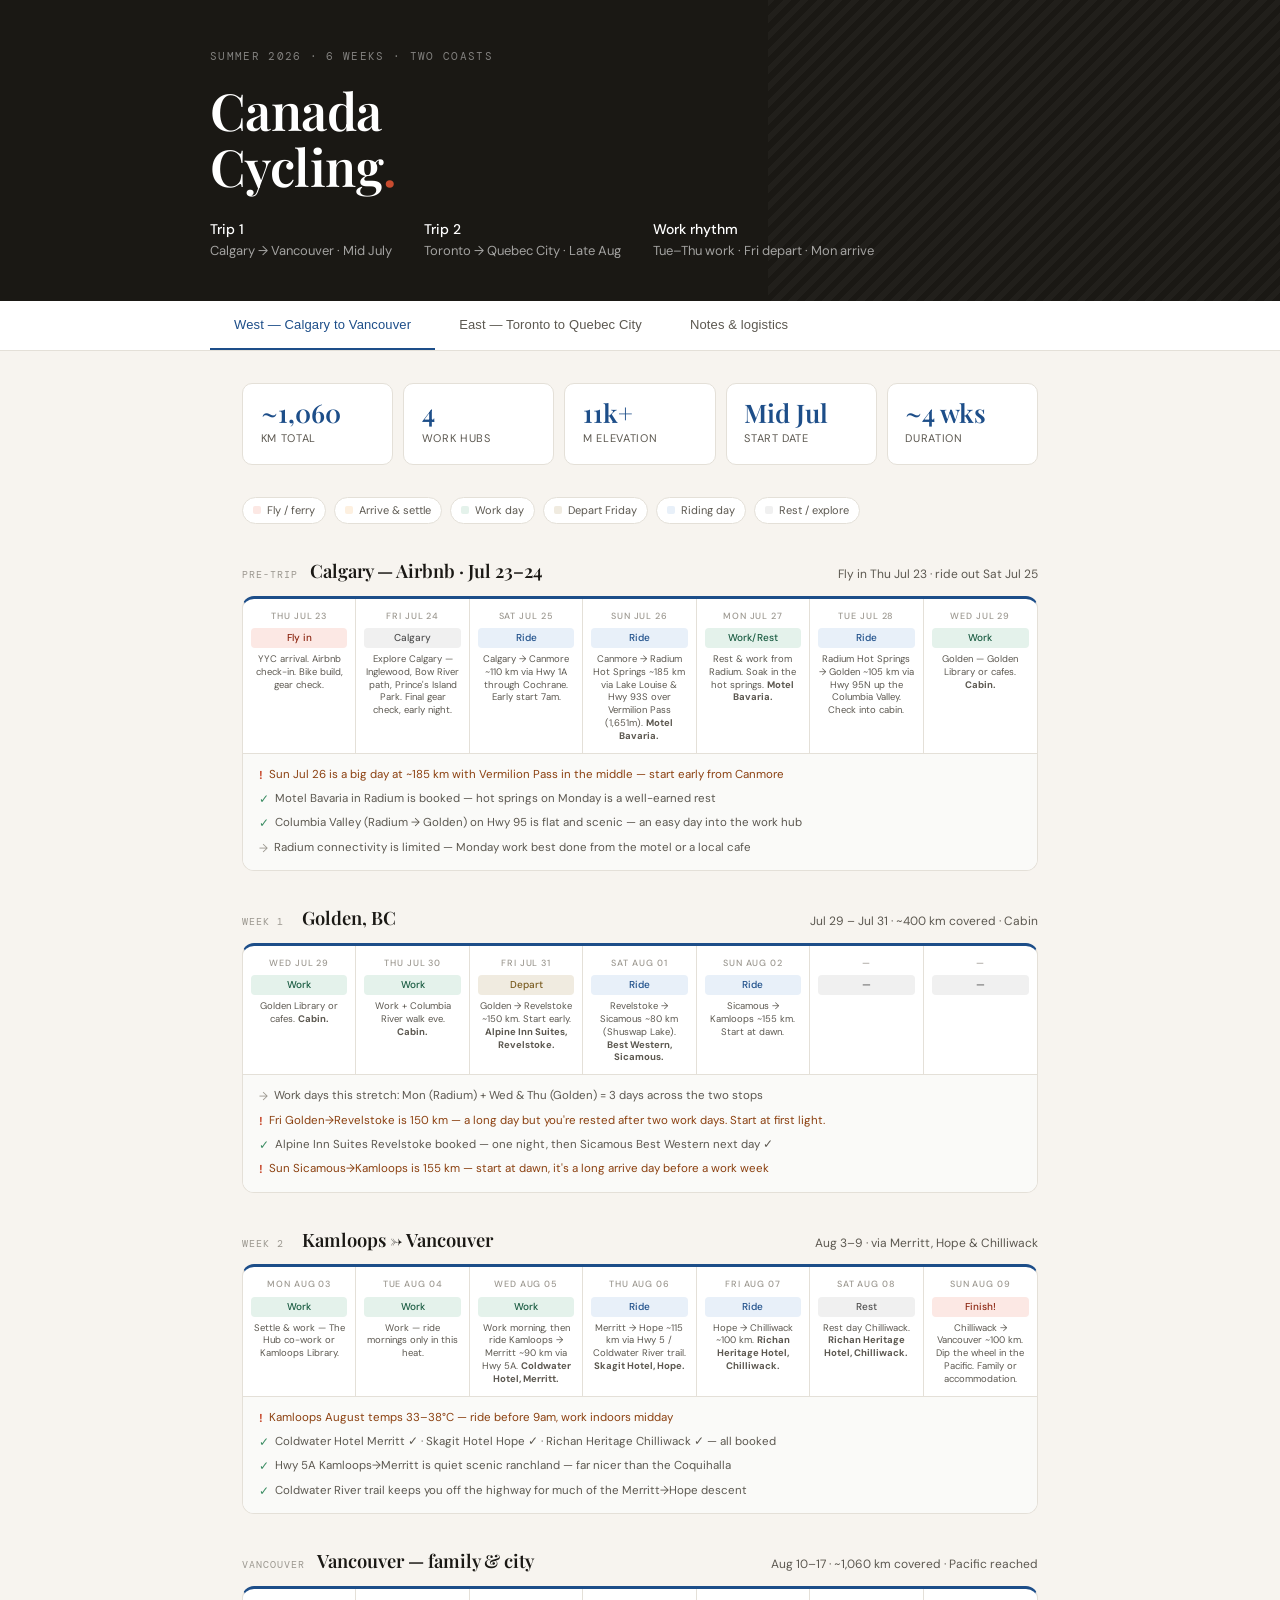
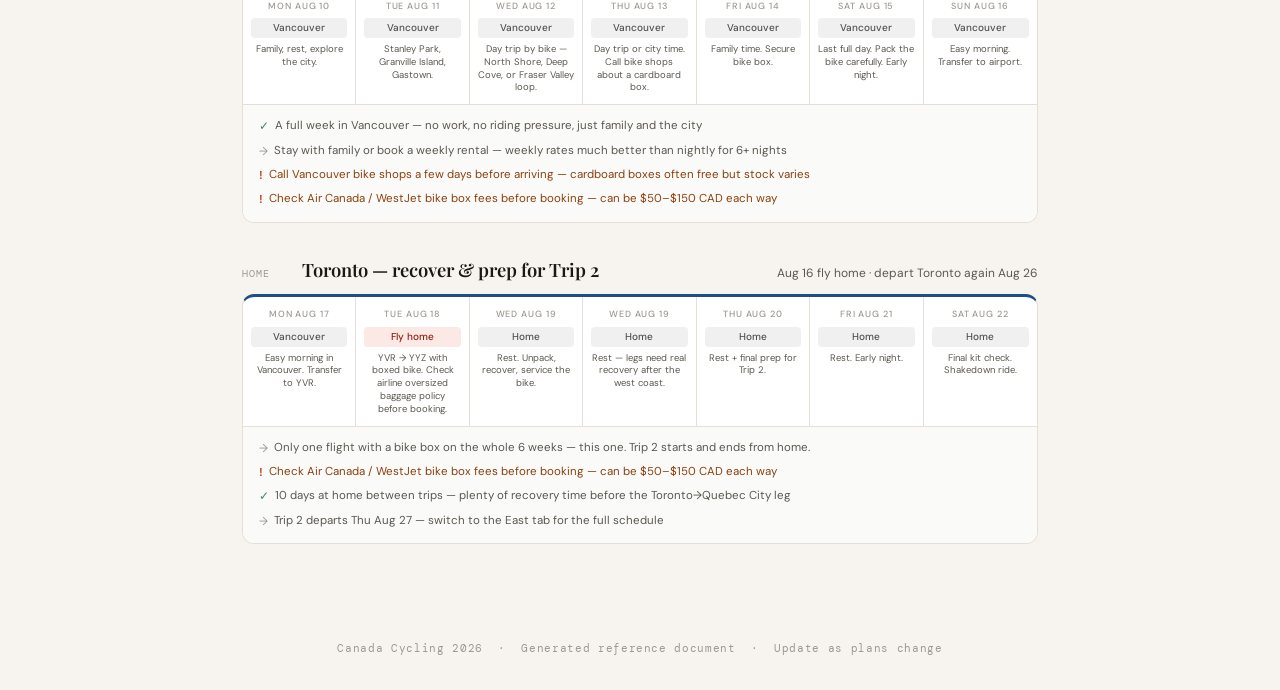
==== commit f1ab466b: "Update canada-cycling-2026.html" ====
--- a/canada-cycling-2026.html
+++ b/canada-cycling-2026.html
@@ -438,11 +438,11 @@
       <div class="days-grid">
         <div class="day-col"><div class="day-name">Mon Aug 10</div><div class="day-pill d-rest">Vancouver</div><div class="day-note">Family, rest, explore the city.</div></div>
         <div class="day-col"><div class="day-name">Tue Aug 11</div><div class="day-pill d-rest">Vancouver</div><div class="day-note">Stanley Park, Granville Island, Gastown.</div></div>
-        <div class="day-col"><div class="day-name">Wed Aug 12</div><div class="day-pill d-rest">Vancouver</div><div class="day-note">More city time. Call bike shops about a cardboard box.</div></div>
-        <div class="day-col"><div class="day-name">Thu Aug 13</div><div class="day-pill d-rest">Vancouver</div><div class="day-note">Secure bike box, pack the bike carefully.</div></div>
-        <div class="day-col"><div class="day-name">Fri Aug 14</div><div class="day-pill d-rest">Vancouver</div><div class="day-note">Last day in Vancouver. Final family time.</div></div>
-        <div class="day-col"><div class="day-name">Sat Aug 15</div><div class="day-pill d-rest">Vancouver</div><div class="day-note">Rest. Early night before travel day.</div></div>
-        <div class="day-col"><div class="day-name">Sun Aug 16</div><div class="day-pill d-fly">Fly home</div><div class="day-note">YVR &rarr; YYZ with boxed bike. Check airline oversized baggage policy.</div></div>
+        <div class="day-col"><div class="day-name">Wed Aug 12</div><div class="day-pill d-rest">Vancouver</div><div class="day-note">Day trip by bike &mdash; North Shore, Deep Cove, or Fraser Valley loop.</div></div>
+        <div class="day-col"><div class="day-name">Thu Aug 13</div><div class="day-pill d-rest">Vancouver</div><div class="day-note">Day trip or city time. Call bike shops about a cardboard box.</div></div>
+        <div class="day-col"><div class="day-name">Fri Aug 14</div><div class="day-pill d-rest">Vancouver</div><div class="day-note">Family time. Secure bike box.</div></div>
+        <div class="day-col"><div class="day-name">Sat Aug 15</div><div class="day-pill d-rest">Vancouver</div><div class="day-note">Last full day. Pack the bike carefully. Early night.</div></div>
+        <div class="day-col"><div class="day-name">Sun Aug 16</div><div class="day-pill d-rest">Vancouver</div><div class="day-note">Easy morning. Transfer to airport.</div></div>
       </div>
       <div class="week-info">
         <div class="info-row good">A full week in Vancouver &mdash; no work, no riding pressure, just family and the city</div>
@@ -462,9 +462,9 @@
     </div>
     <div class="week-card">
       <div class="days-grid">
-        <div class="day-col"><div class="day-name">Sun Aug 16</div><div class="day-pill d-fly">Fly home</div><div class="day-note">YVR &rarr; YYZ with boxed bike. Check airline oversized baggage policy before booking.</div></div>
-        <div class="day-col"><div class="day-name">Mon Aug 17</div><div class="day-pill d-rest">Home</div><div class="day-note">Rest. Unpack, recover, service the bike.</div></div>
-        <div class="day-col"><div class="day-name">Tue Aug 18</div><div class="day-pill d-rest">Home</div><div class="day-note">Rest. Repack panniers for Toronto &rarr; Quebec City.</div></div>
+        <div class="day-col"><div class="day-name">Mon Aug 17</div><div class="day-pill d-rest">Vancouver</div><div class="day-note">Easy morning in Vancouver. Transfer to YVR.</div></div>
+        <div class="day-col"><div class="day-name">Tue Aug 18</div><div class="day-pill d-fly">Fly home</div><div class="day-note">YVR &rarr; YYZ with boxed bike. Check airline oversized baggage policy before booking.</div></div>
+        <div class="day-col"><div class="day-name">Wed Aug 19</div><div class="day-pill d-rest">Home</div><div class="day-note">Rest. Unpack, recover, service the bike.</div></div>
         <div class="day-col"><div class="day-name">Wed Aug 19</div><div class="day-pill d-rest">Home</div><div class="day-note">Rest &mdash; legs need real recovery after the west coast.</div></div>
         <div class="day-col"><div class="day-name">Thu Aug 20</div><div class="day-pill d-rest">Home</div><div class="day-note">Rest + final prep for Trip 2.</div></div>
         <div class="day-col"><div class="day-name">Fri Aug 21</div><div class="day-pill d-rest">Home</div><div class="day-note">Rest. Early night.</div></div>
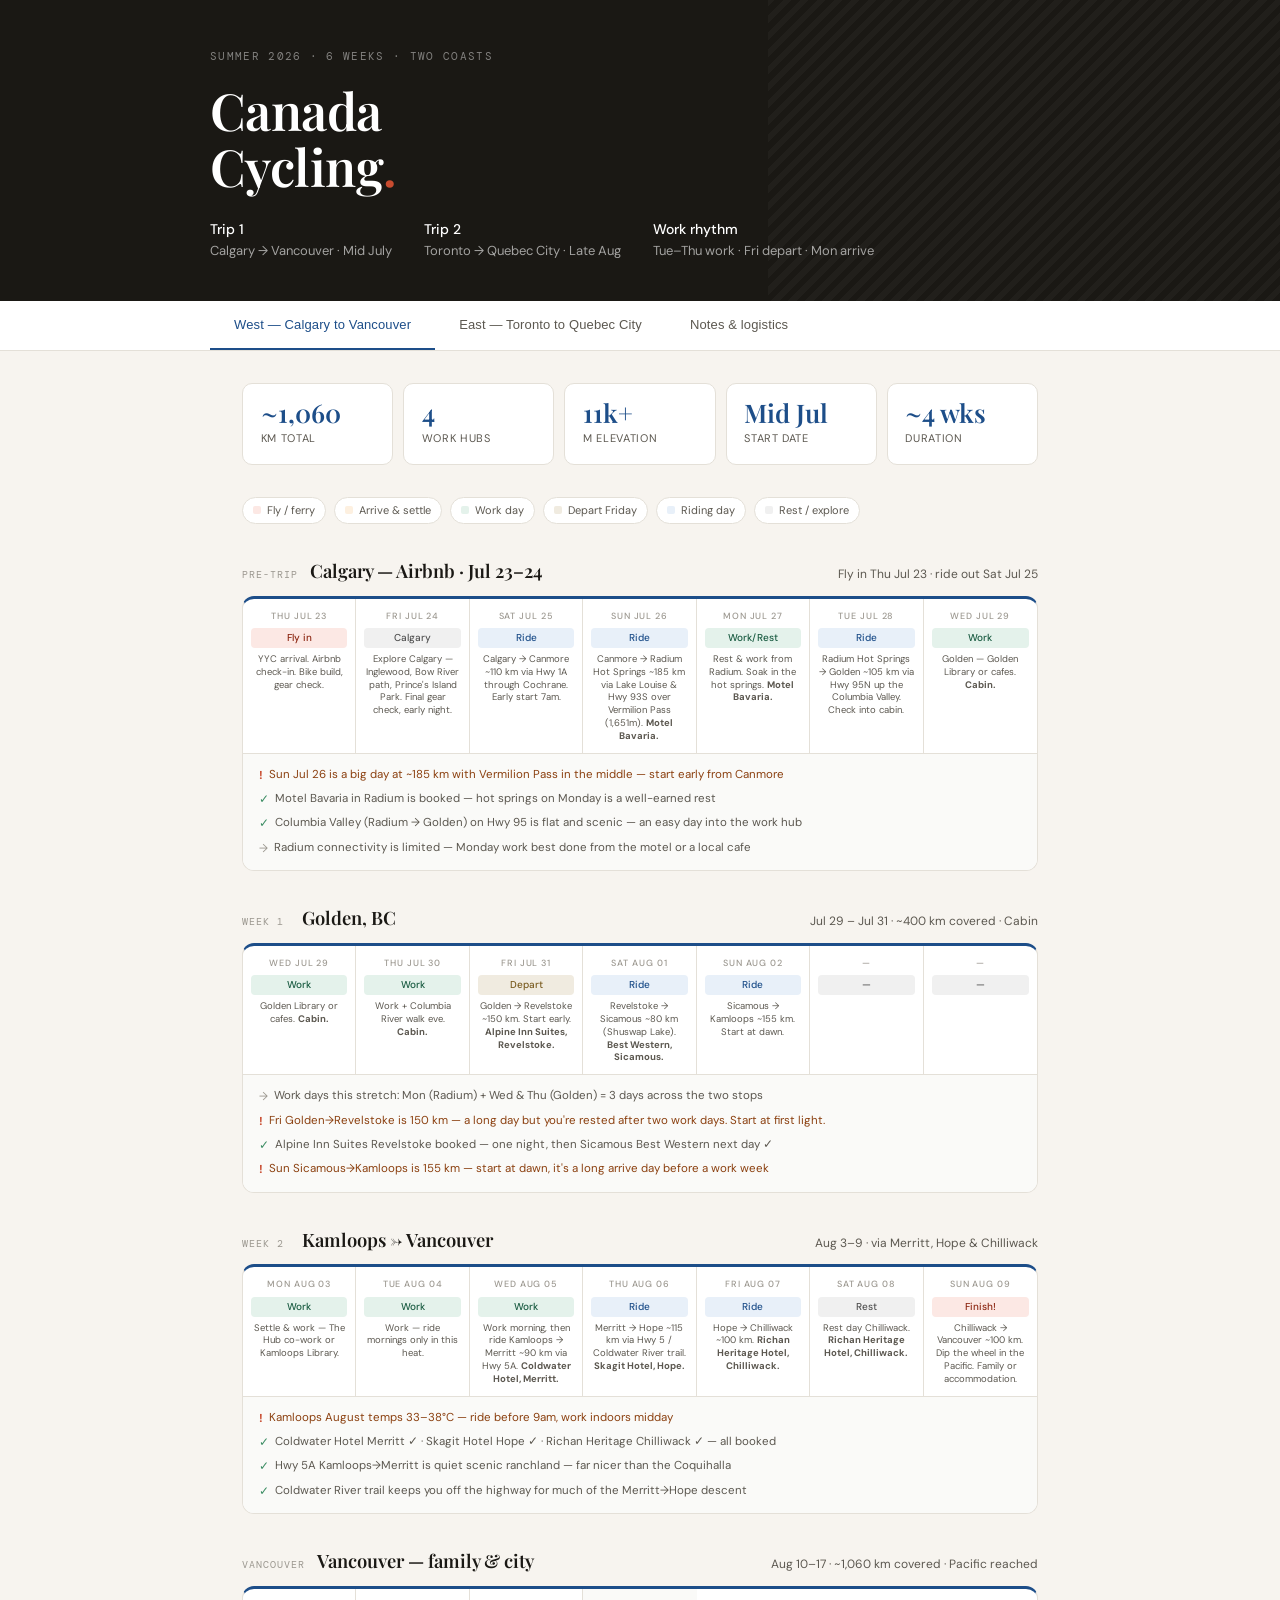
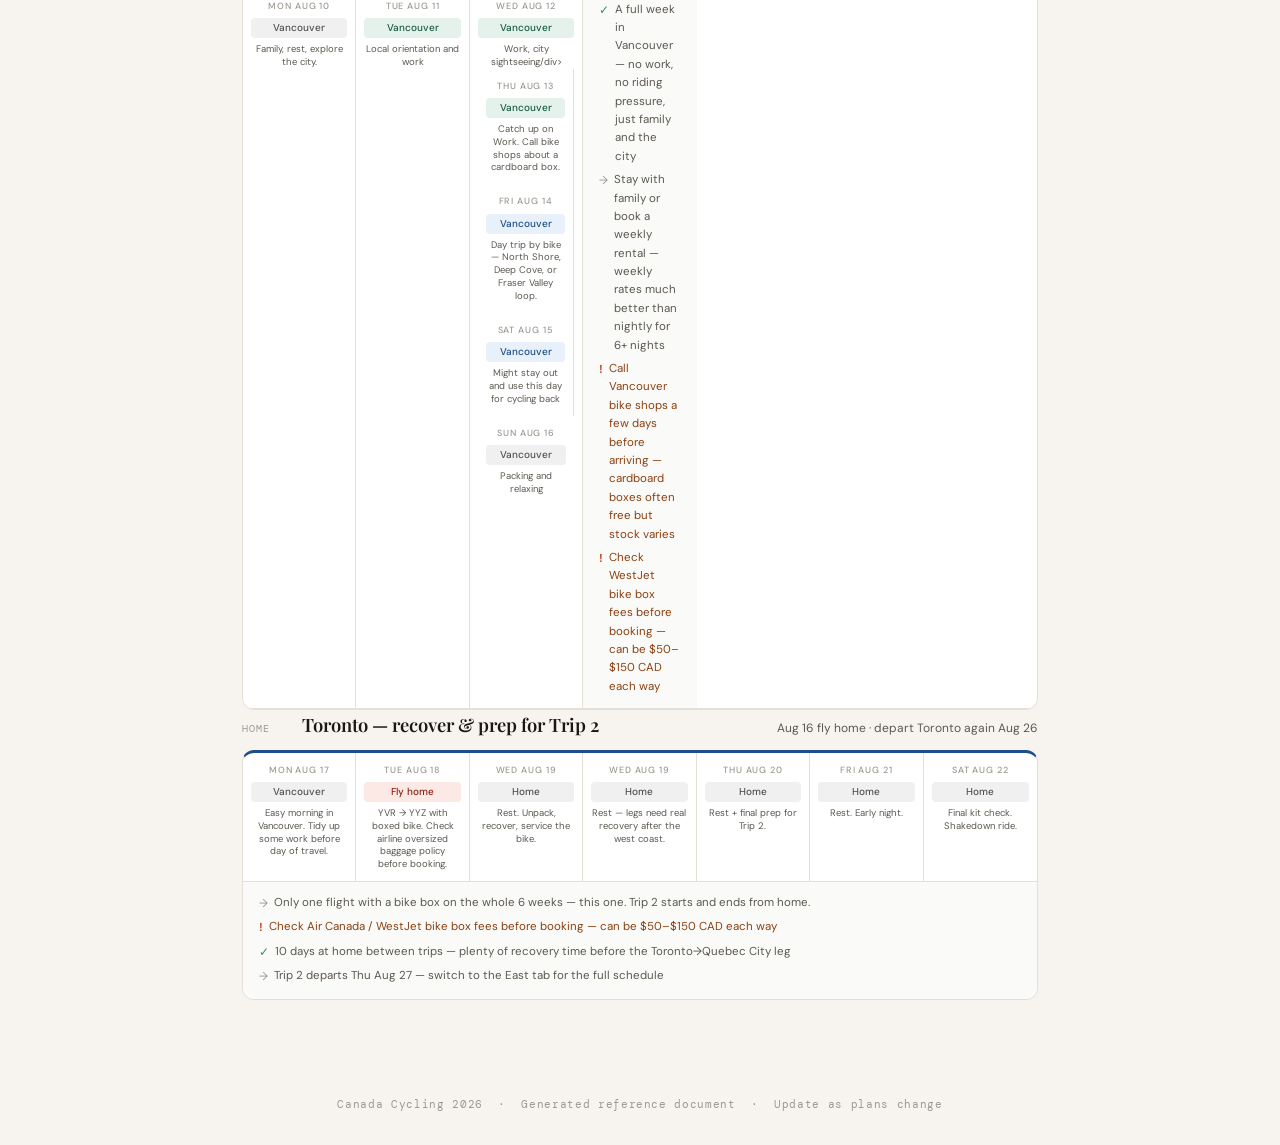
==== commit 63a4a66e: "Update canada-cycling-2026.html" ====
--- a/canada-cycling-2026.html
+++ b/canada-cycling-2026.html
@@ -437,18 +437,18 @@
     <div class="week-card">
       <div class="days-grid">
         <div class="day-col"><div class="day-name">Mon Aug 10</div><div class="day-pill d-rest">Vancouver</div><div class="day-note">Family, rest, explore the city.</div></div>
-        <div class="day-col"><div class="day-name">Tue Aug 11</div><div class="day-pill d-rest">Vancouver</div><div class="day-note">Stanley Park, Granville Island, Gastown.</div></div>
-        <div class="day-col"><div class="day-name">Wed Aug 12</div><div class="day-pill d-rest">Vancouver</div><div class="day-note">Day trip by bike &mdash; North Shore, Deep Cove, or Fraser Valley loop.</div></div>
-        <div class="day-col"><div class="day-name">Thu Aug 13</div><div class="day-pill d-rest">Vancouver</div><div class="day-note">Day trip or city time. Call bike shops about a cardboard box.</div></div>
-        <div class="day-col"><div class="day-name">Fri Aug 14</div><div class="day-pill d-rest">Vancouver</div><div class="day-note">Family time. Secure bike box.</div></div>
-        <div class="day-col"><div class="day-name">Sat Aug 15</div><div class="day-pill d-rest">Vancouver</div><div class="day-note">Last full day. Pack the bike carefully. Early night.</div></div>
-        <div class="day-col"><div class="day-name">Sun Aug 16</div><div class="day-pill d-rest">Vancouver</div><div class="day-note">Easy morning. Transfer to airport.</div></div>
+        <div class="day-col"><div class="day-name">Tue Aug 11</div><div class="day-pill d-work">Vancouver</div><div class="day-note">Local orientation and work</div></div>
+        <div class="day-col"><div class="day-name">Wed Aug 12</div><div class="day-pill d-work">Vancouver</div><div class="day-note">Work, city sightseeing/div></div>
+        <div class="day-col"><div class="day-name">Thu Aug 13</div><div class="day-pill d-work">Vancouver</div><div class="day-note">Catch up on Work. Call bike shops about a cardboard box.</div></div>
+        <div class="day-col"><div class="day-name">Fri Aug 14</div><div class="day-pill d-ride">Vancouver</div><div class="day-note">Day trip by bike &mdash; North Shore, Deep Cove, or Fraser Valley loop.</div></div>
+        <div class="day-col"><div class="day-name">Sat Aug 15</div><div class="day-pill d-ride">Vancouver</div><div class="day-note">Might stay out and use this day for cycling back</div></div>
+        <div class="day-col"><div class="day-name">Sun Aug 16</div><div class="day-pill d-rest">Vancouver</div><div class="day-note">Packing and relaxing</div></div>
       </div>
       <div class="week-info">
         <div class="info-row good">A full week in Vancouver &mdash; no work, no riding pressure, just family and the city</div>
         <div class="info-row">Stay with family or book a weekly rental &mdash; weekly rates much better than nightly for 6+ nights</div>
         <div class="info-row warn">Call Vancouver bike shops a few days before arriving &mdash; cardboard boxes often free but stock varies</div>
-        <div class="info-row warn">Check Air Canada / WestJet bike box fees before booking &mdash; can be $50&ndash;$150 CAD each way</div>
+        <div class="info-row warn">Check WestJet bike box fees before booking &mdash; can be $50&ndash;$150 CAD each way</div>
       </div>
     </div>
   </div>
@@ -462,7 +462,7 @@
     </div>
     <div class="week-card">
       <div class="days-grid">
-        <div class="day-col"><div class="day-name">Mon Aug 17</div><div class="day-pill d-rest">Vancouver</div><div class="day-note">Easy morning in Vancouver. Transfer to YVR.</div></div>
+        <div class="day-col"><div class="day-name">Mon Aug 17</div><div class="day-pill d-rest">Vancouver</div><div class="day-note">Easy morning in Vancouver. Tidy up some work before day of travel.</div></div>
         <div class="day-col"><div class="day-name">Tue Aug 18</div><div class="day-pill d-fly">Fly home</div><div class="day-note">YVR &rarr; YYZ with boxed bike. Check airline oversized baggage policy before booking.</div></div>
         <div class="day-col"><div class="day-name">Wed Aug 19</div><div class="day-pill d-rest">Home</div><div class="day-note">Rest. Unpack, recover, service the bike.</div></div>
         <div class="day-col"><div class="day-name">Wed Aug 19</div><div class="day-pill d-rest">Home</div><div class="day-note">Rest &mdash; legs need real recovery after the west coast.</div></div>
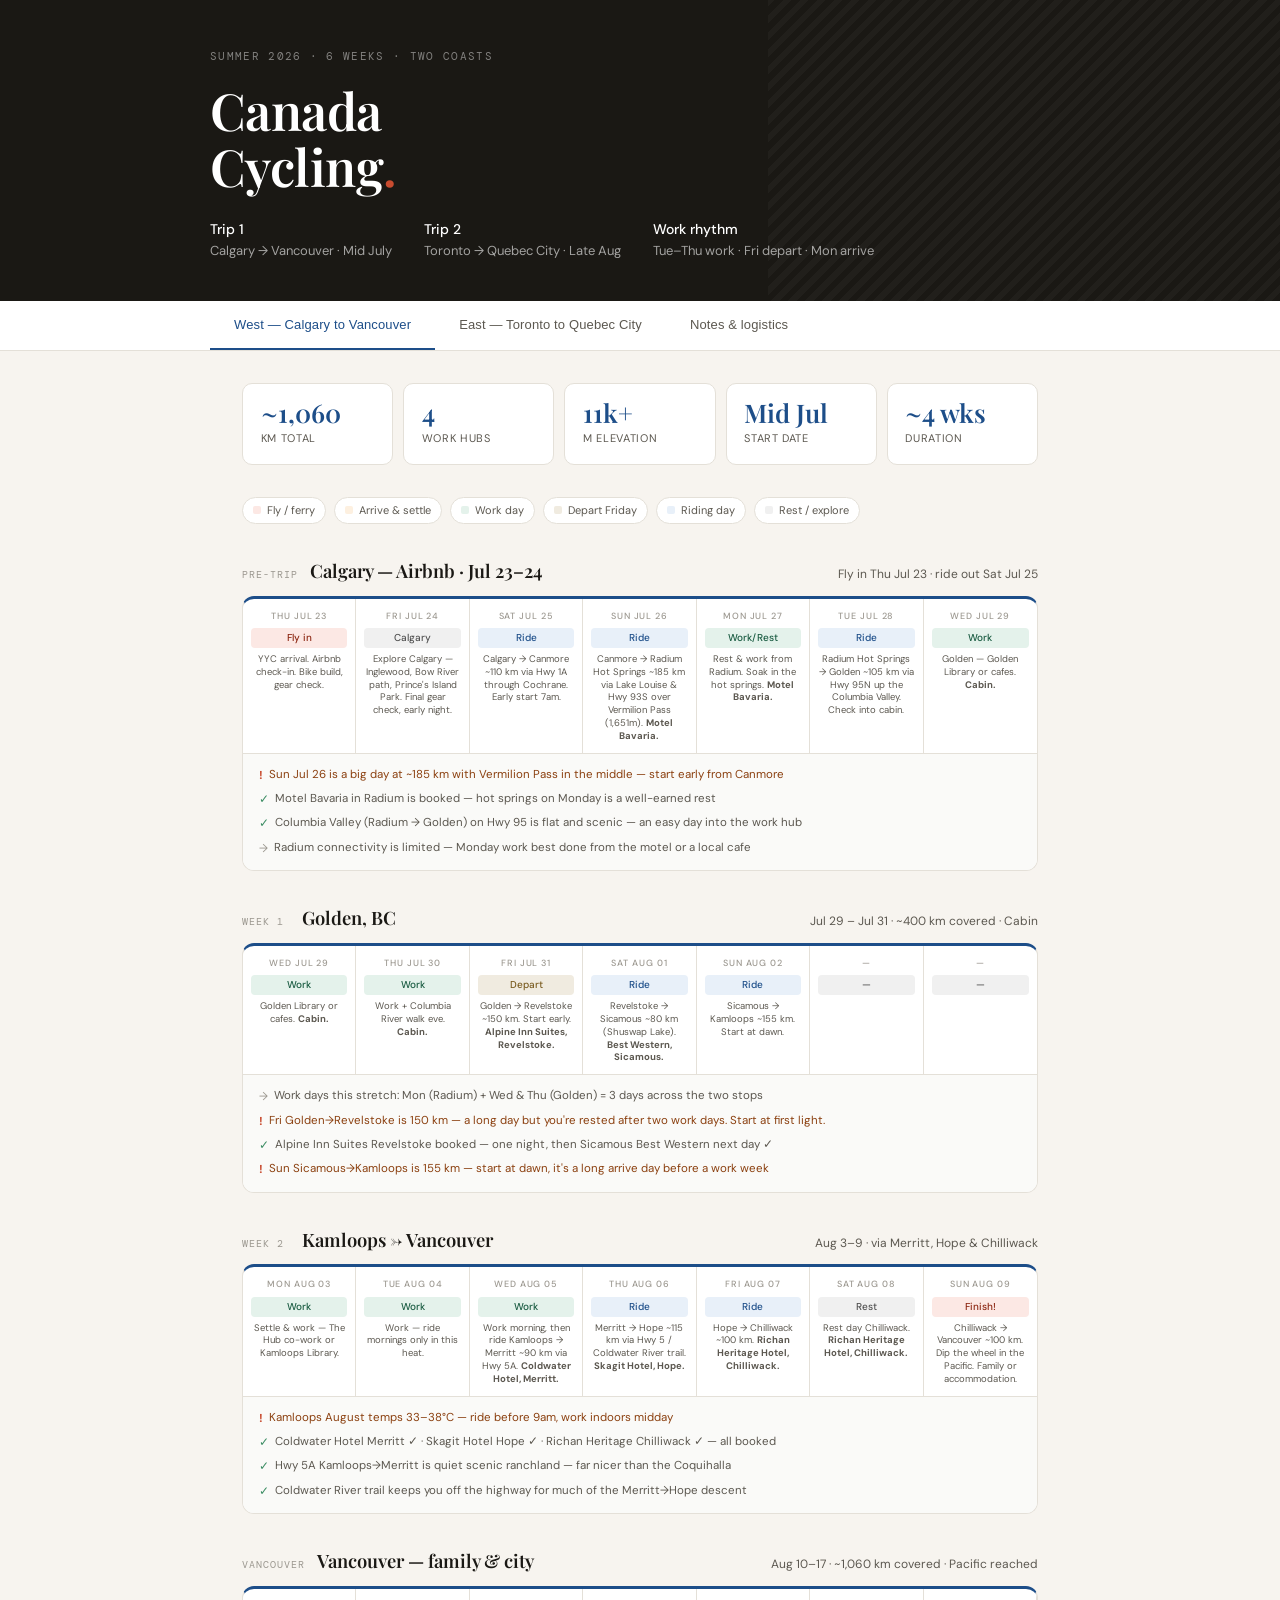
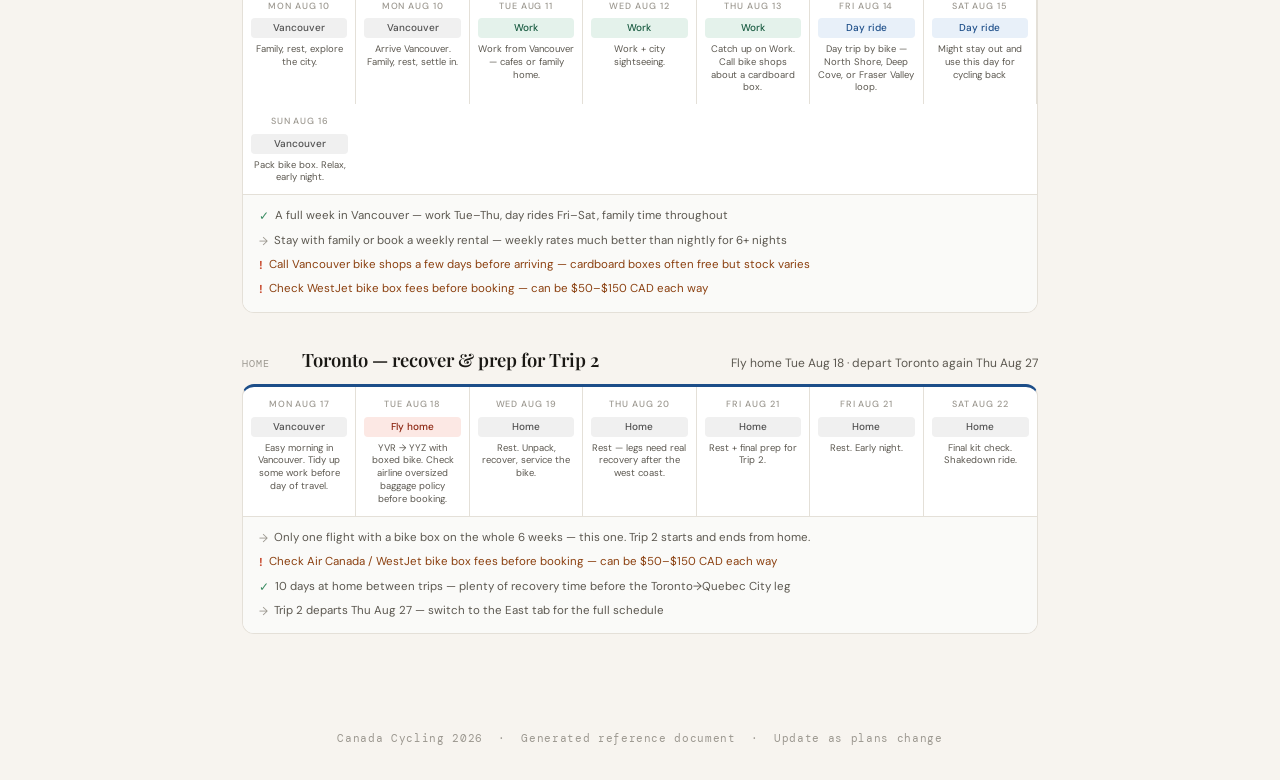
==== commit add9dbae: "Update canada-cycling-2026.html" ====
--- a/canada-cycling-2026.html
+++ b/canada-cycling-2026.html
@@ -437,15 +437,16 @@
     <div class="week-card">
       <div class="days-grid">
         <div class="day-col"><div class="day-name">Mon Aug 10</div><div class="day-pill d-rest">Vancouver</div><div class="day-note">Family, rest, explore the city.</div></div>
-        <div class="day-col"><div class="day-name">Tue Aug 11</div><div class="day-pill d-work">Vancouver</div><div class="day-note">Local orientation and work</div></div>
-        <div class="day-col"><div class="day-name">Wed Aug 12</div><div class="day-pill d-work">Vancouver</div><div class="day-note">Work, city sightseeing/div></div>
-        <div class="day-col"><div class="day-name">Thu Aug 13</div><div class="day-pill d-work">Vancouver</div><div class="day-note">Catch up on Work. Call bike shops about a cardboard box.</div></div>
-        <div class="day-col"><div class="day-name">Fri Aug 14</div><div class="day-pill d-ride">Vancouver</div><div class="day-note">Day trip by bike &mdash; North Shore, Deep Cove, or Fraser Valley loop.</div></div>
-        <div class="day-col"><div class="day-name">Sat Aug 15</div><div class="day-pill d-ride">Vancouver</div><div class="day-note">Might stay out and use this day for cycling back</div></div>
-        <div class="day-col"><div class="day-name">Sun Aug 16</div><div class="day-pill d-rest">Vancouver</div><div class="day-note">Packing and relaxing</div></div>
-      </div>
-      <div class="week-info">
-        <div class="info-row good">A full week in Vancouver &mdash; no work, no riding pressure, just family and the city</div>
+        <div class="day-col"><div class="day-name">Mon Aug 10</div><div class="day-pill d-rest">Vancouver</div><div class="day-note">Arrive Vancouver. Family, rest, settle in.</div></div>
+        <div class="day-col"><div class="day-name">Tue Aug 11</div><div class="day-pill d-work">Work</div><div class="day-note">Work from Vancouver &mdash; cafes or family home.</div></div>
+        <div class="day-col"><div class="day-name">Wed Aug 12</div><div class="day-pill d-work">Work</div><div class="day-note">Work + city sightseeing.</div></div>
+        <div class="day-col"><div class="day-name">Thu Aug 13</div><div class="day-pill d-work">Work</div><div class="day-note">Catch up on Work. Call bike shops about a cardboard box.</div></div>
+        <div class="day-col"><div class="day-name">Fri Aug 14</div><div class="day-pill d-ride">Day ride</div><div class="day-note">Day trip by bike &mdash; North Shore, Deep Cove, or Fraser Valley loop.</div></div>
+        <div class="day-col"><div class="day-name">Sat Aug 15</div><div class="day-pill d-ride">Day ride</div><div class="day-note">Might stay out and use this day for cycling back</div></div>
+        <div class="day-col"><div class="day-name">Sun Aug 16</div><div class="day-pill d-rest">Vancouver</div><div class="day-note">Pack bike box. Relax, early night.</div></div>
+      </div>
+      <div class="week-info">
+        <div class="info-row good">A full week in Vancouver &mdash; work Tue&ndash;Thu, day rides Fri&ndash;Sat, family time throughout</div>
         <div class="info-row">Stay with family or book a weekly rental &mdash; weekly rates much better than nightly for 6+ nights</div>
         <div class="info-row warn">Call Vancouver bike shops a few days before arriving &mdash; cardboard boxes often free but stock varies</div>
         <div class="info-row warn">Check WestJet bike box fees before booking &mdash; can be $50&ndash;$150 CAD each way</div>
@@ -458,15 +459,15 @@
     <div class="week-header">
       <div class="week-num">Home</div>
       <div class="week-title">Toronto &mdash; recover &amp; prep for Trip 2</div>
-      <div class="week-sub">Aug 16 fly home &middot; depart Toronto again Aug 26</div>
+      <div class="week-sub">Fly home Tue Aug 18 &middot; depart Toronto again Thu Aug 27</div>
     </div>
     <div class="week-card">
       <div class="days-grid">
         <div class="day-col"><div class="day-name">Mon Aug 17</div><div class="day-pill d-rest">Vancouver</div><div class="day-note">Easy morning in Vancouver. Tidy up some work before day of travel.</div></div>
         <div class="day-col"><div class="day-name">Tue Aug 18</div><div class="day-pill d-fly">Fly home</div><div class="day-note">YVR &rarr; YYZ with boxed bike. Check airline oversized baggage policy before booking.</div></div>
         <div class="day-col"><div class="day-name">Wed Aug 19</div><div class="day-pill d-rest">Home</div><div class="day-note">Rest. Unpack, recover, service the bike.</div></div>
-        <div class="day-col"><div class="day-name">Wed Aug 19</div><div class="day-pill d-rest">Home</div><div class="day-note">Rest &mdash; legs need real recovery after the west coast.</div></div>
-        <div class="day-col"><div class="day-name">Thu Aug 20</div><div class="day-pill d-rest">Home</div><div class="day-note">Rest + final prep for Trip 2.</div></div>
+        <div class="day-col"><div class="day-name">Thu Aug 20</div><div class="day-pill d-rest">Home</div><div class="day-note">Rest &mdash; legs need real recovery after the west coast.</div></div>
+        <div class="day-col"><div class="day-name">Fri Aug 21</div><div class="day-pill d-rest">Home</div><div class="day-note">Rest + final prep for Trip 2.</div></div>
         <div class="day-col"><div class="day-name">Fri Aug 21</div><div class="day-pill d-rest">Home</div><div class="day-note">Rest. Early night.</div></div>
         <div class="day-col"><div class="day-name">Sat Aug 22</div><div class="day-pill d-rest">Home</div><div class="day-note">Final kit check. Shakedown ride.</div></div>
       </div>
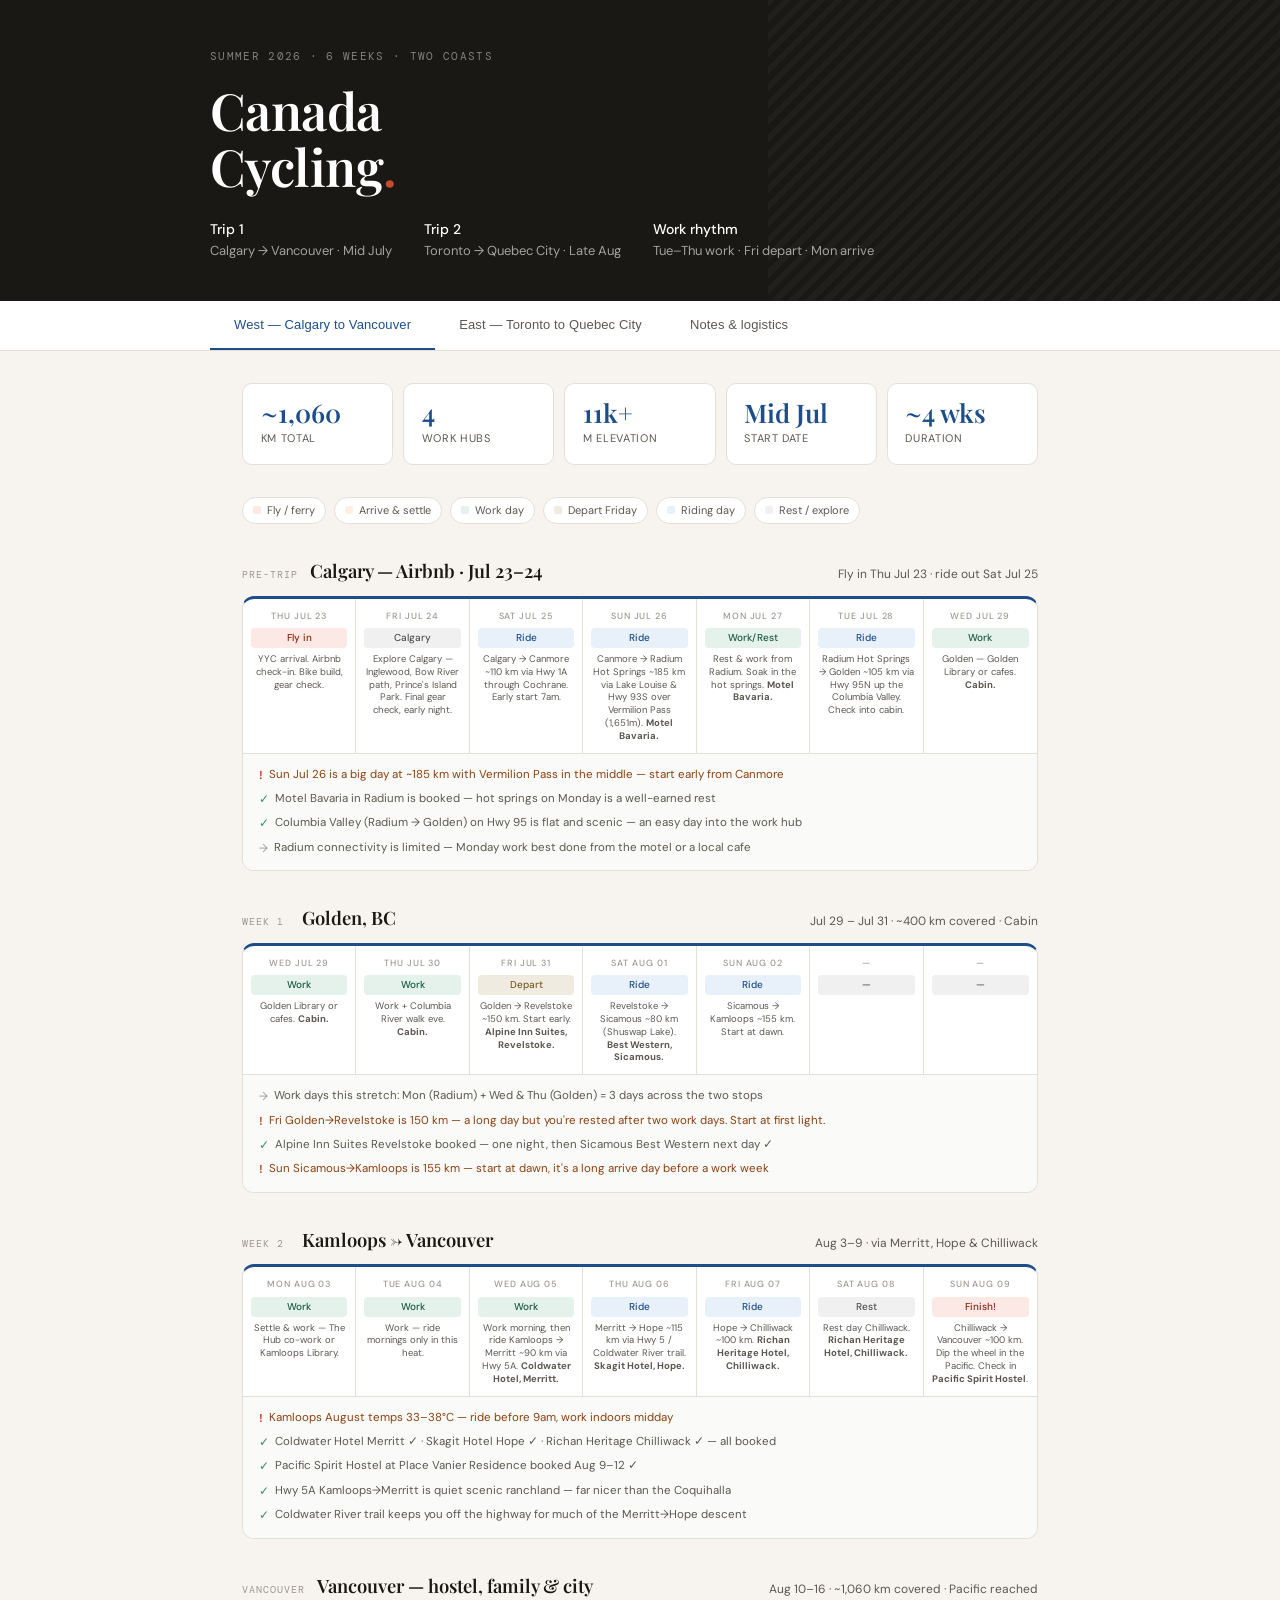
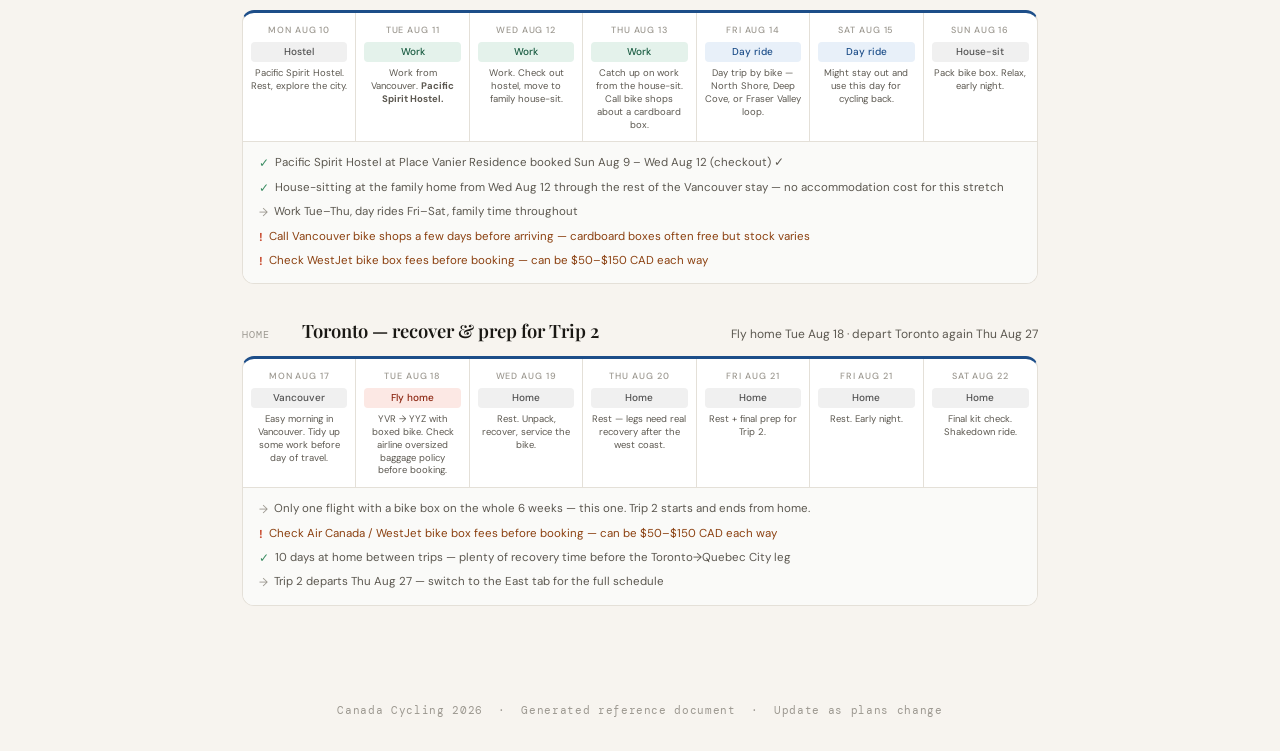
==== commit 959a39be: "Add files via upload Update and tidy up the Vancouver week" ====
--- a/canada-cycling-2026.html
+++ b/canada-cycling-2026.html
@@ -416,11 +416,12 @@
         <div class="day-col"><div class="day-name">Thu Aug 06</div><div class="day-pill d-ride">Ride</div><div class="day-note">Merritt &rarr; Hope ~115 km via Hwy 5 / Coldwater River trail. <strong>Skagit Hotel, Hope.</strong></div></div>
         <div class="day-col"><div class="day-name">Fri Aug 07</div><div class="day-pill d-ride">Ride</div><div class="day-note">Hope &rarr; Chilliwack ~100 km. <strong>Richan Heritage Hotel, Chilliwack.</strong></div></div>
         <div class="day-col"><div class="day-name">Sat Aug 08</div><div class="day-pill d-rest">Rest</div><div class="day-note">Rest day Chilliwack. <strong>Richan Heritage Hotel, Chilliwack.</strong></div></div>
-        <div class="day-col"><div class="day-name">Sun Aug 09</div><div class="day-pill d-finish">Finish!</div><div class="day-note">Chilliwack &rarr; Vancouver ~100 km. Dip the wheel in the Pacific. Family or accommodation.</div></div>
+        <div class="day-col"><div class="day-name">Sun Aug 09</div><div class="day-pill d-finish">Finish!</div><div class="day-note">Chilliwack &rarr; Vancouver ~100 km. Dip the wheel in the Pacific. Check in <strong>Pacific Spirit Hostel</strong>.</div></div>
       </div>
       <div class="week-info">
         <div class="info-row warn">Kamloops August temps 33&ndash;38&deg;C &mdash; ride before 9am, work indoors midday</div>
         <div class="info-row good">Coldwater Hotel Merritt &#10003; &middot; Skagit Hotel Hope &#10003; &middot; Richan Heritage Chilliwack &#10003; &mdash; all booked</div>
+        <div class="info-row good">Pacific Spirit Hostel at Place Vanier Residence booked Aug 9&ndash;12 &#10003;</div>
         <div class="info-row good">Hwy 5A Kamloops&rarr;Merritt is quiet scenic ranchland &mdash; far nicer than the Coquihalla</div>
         <div class="info-row good">Coldwater River trail keeps you off the highway for much of the Merritt&rarr;Hope descent</div>
       </div>
@@ -431,23 +432,23 @@
   <div class="week-block">
     <div class="week-header">
       <div class="week-num">Vancouver</div>
-      <div class="week-title">Vancouver &mdash; family &amp; city</div>
-      <div class="week-sub">Aug 10&ndash;17 &middot; ~1,060 km covered &middot; Pacific reached</div>
-    </div>
-    <div class="week-card">
-      <div class="days-grid">
-        <div class="day-col"><div class="day-name">Mon Aug 10</div><div class="day-pill d-rest">Vancouver</div><div class="day-note">Family, rest, explore the city.</div></div>
-        <div class="day-col"><div class="day-name">Mon Aug 10</div><div class="day-pill d-rest">Vancouver</div><div class="day-note">Arrive Vancouver. Family, rest, settle in.</div></div>
-        <div class="day-col"><div class="day-name">Tue Aug 11</div><div class="day-pill d-work">Work</div><div class="day-note">Work from Vancouver &mdash; cafes or family home.</div></div>
-        <div class="day-col"><div class="day-name">Wed Aug 12</div><div class="day-pill d-work">Work</div><div class="day-note">Work + city sightseeing.</div></div>
-        <div class="day-col"><div class="day-name">Thu Aug 13</div><div class="day-pill d-work">Work</div><div class="day-note">Catch up on Work. Call bike shops about a cardboard box.</div></div>
+      <div class="week-title">Vancouver &mdash; hostel, family &amp; city</div>
+      <div class="week-sub">Aug 10&ndash;16 &middot; ~1,060 km covered &middot; Pacific reached</div>
+    </div>
+    <div class="week-card">
+      <div class="days-grid">
+        <div class="day-col"><div class="day-name">Mon Aug 10</div><div class="day-pill d-rest">Hostel</div><div class="day-note">Pacific Spirit Hostel. Rest, explore the city.</div></div>
+        <div class="day-col"><div class="day-name">Tue Aug 11</div><div class="day-pill d-work">Work</div><div class="day-note">Work from Vancouver. <strong>Pacific Spirit Hostel.</strong></div></div>
+        <div class="day-col"><div class="day-name">Wed Aug 12</div><div class="day-pill d-work">Work</div><div class="day-note">Work. Check out hostel, move to family house-sit.</div></div>
+        <div class="day-col"><div class="day-name">Thu Aug 13</div><div class="day-pill d-work">Work</div><div class="day-note">Catch up on work from the house-sit. Call bike shops about a cardboard box.</div></div>
         <div class="day-col"><div class="day-name">Fri Aug 14</div><div class="day-pill d-ride">Day ride</div><div class="day-note">Day trip by bike &mdash; North Shore, Deep Cove, or Fraser Valley loop.</div></div>
-        <div class="day-col"><div class="day-name">Sat Aug 15</div><div class="day-pill d-ride">Day ride</div><div class="day-note">Might stay out and use this day for cycling back</div></div>
-        <div class="day-col"><div class="day-name">Sun Aug 16</div><div class="day-pill d-rest">Vancouver</div><div class="day-note">Pack bike box. Relax, early night.</div></div>
-      </div>
-      <div class="week-info">
-        <div class="info-row good">A full week in Vancouver &mdash; work Tue&ndash;Thu, day rides Fri&ndash;Sat, family time throughout</div>
-        <div class="info-row">Stay with family or book a weekly rental &mdash; weekly rates much better than nightly for 6+ nights</div>
+        <div class="day-col"><div class="day-name">Sat Aug 15</div><div class="day-pill d-ride">Day ride</div><div class="day-note">Might stay out and use this day for cycling back.</div></div>
+        <div class="day-col"><div class="day-name">Sun Aug 16</div><div class="day-pill d-rest">House-sit</div><div class="day-note">Pack bike box. Relax, early night.</div></div>
+      </div>
+      <div class="week-info">
+        <div class="info-row good">Pacific Spirit Hostel at Place Vanier Residence booked Sun Aug 9 &ndash; Wed Aug 12 (checkout) &#10003;</div>
+        <div class="info-row good">House-sitting at the family home from Wed Aug 12 through the rest of the Vancouver stay &mdash; no accommodation cost for this stretch</div>
+        <div class="info-row">Work Tue&ndash;Thu, day rides Fri&ndash;Sat, family time throughout</div>
         <div class="info-row warn">Call Vancouver bike shops a few days before arriving &mdash; cardboard boxes often free but stock varies</div>
         <div class="info-row warn">Check WestJet bike box fees before booking &mdash; can be $50&ndash;$150 CAD each way</div>
       </div>
@@ -619,7 +620,8 @@
       <ul>
         <li>Via Rail Quebec City &rarr; Toronto with bike storage &mdash; book as early as possible, hooks are limited and not always guaranteed</li>
         <li>Quebec City accommodation for 2 nights (Sep 10&ndash;12)</li>
-        <li>Trip 1 fully booked: Calgary Airbnb, Motel Bavaria, Golden cabin, Alpine Inn Revelstoke, Best Western Sicamous, Coldwater Hotel Merritt</li>
+        <li>Trip 1 fully booked: Calgary Airbnb, Motel Bavaria, Golden cabin, Alpine Inn Revelstoke, Best Western Sicamous, Coldwater Hotel Merritt, Skagit Hotel Hope, Richan Heritage Chilliwack, <a href="https://www.booking.com/hotel/ca/pacific-spirit-hostel-at-place-vanier-residence.en-gb.html" target="_blank" style="color:var(--west)">Pacific Spirit Hostel</a> Vancouver (Aug 9&ndash;12)</li>
+        <li>Vancouver Aug 12 onwards: house-sitting at the family home, no booking needed</li>
         <li>One-off flight YVR &rarr; YYZ with boxed bike after Trip 1 &mdash; check oversized baggage policy</li>
       </ul>
     </div>
@@ -658,6 +660,7 @@
         <li>Golden: Library (reliable fallback) &#10003;</li>
         <li>Kamloops: The Hub co-work, Library &#10003;&#10003;</li>
         <li>Chilliwack: Good city connectivity &#10003;&#10003;</li>
+        <li>Vancouver: Hostel Aug 9&ndash;12, then family house-sit &mdash; good connectivity either way &#10003;&#10003;</li>
         <li>Ottawa: Excellent capital city connectivity &#10003;&#10003;</li>
         <li>Montreal: Good connectivity, watch Labour Day hours &#10003;&#10003;</li>
       </ul>
